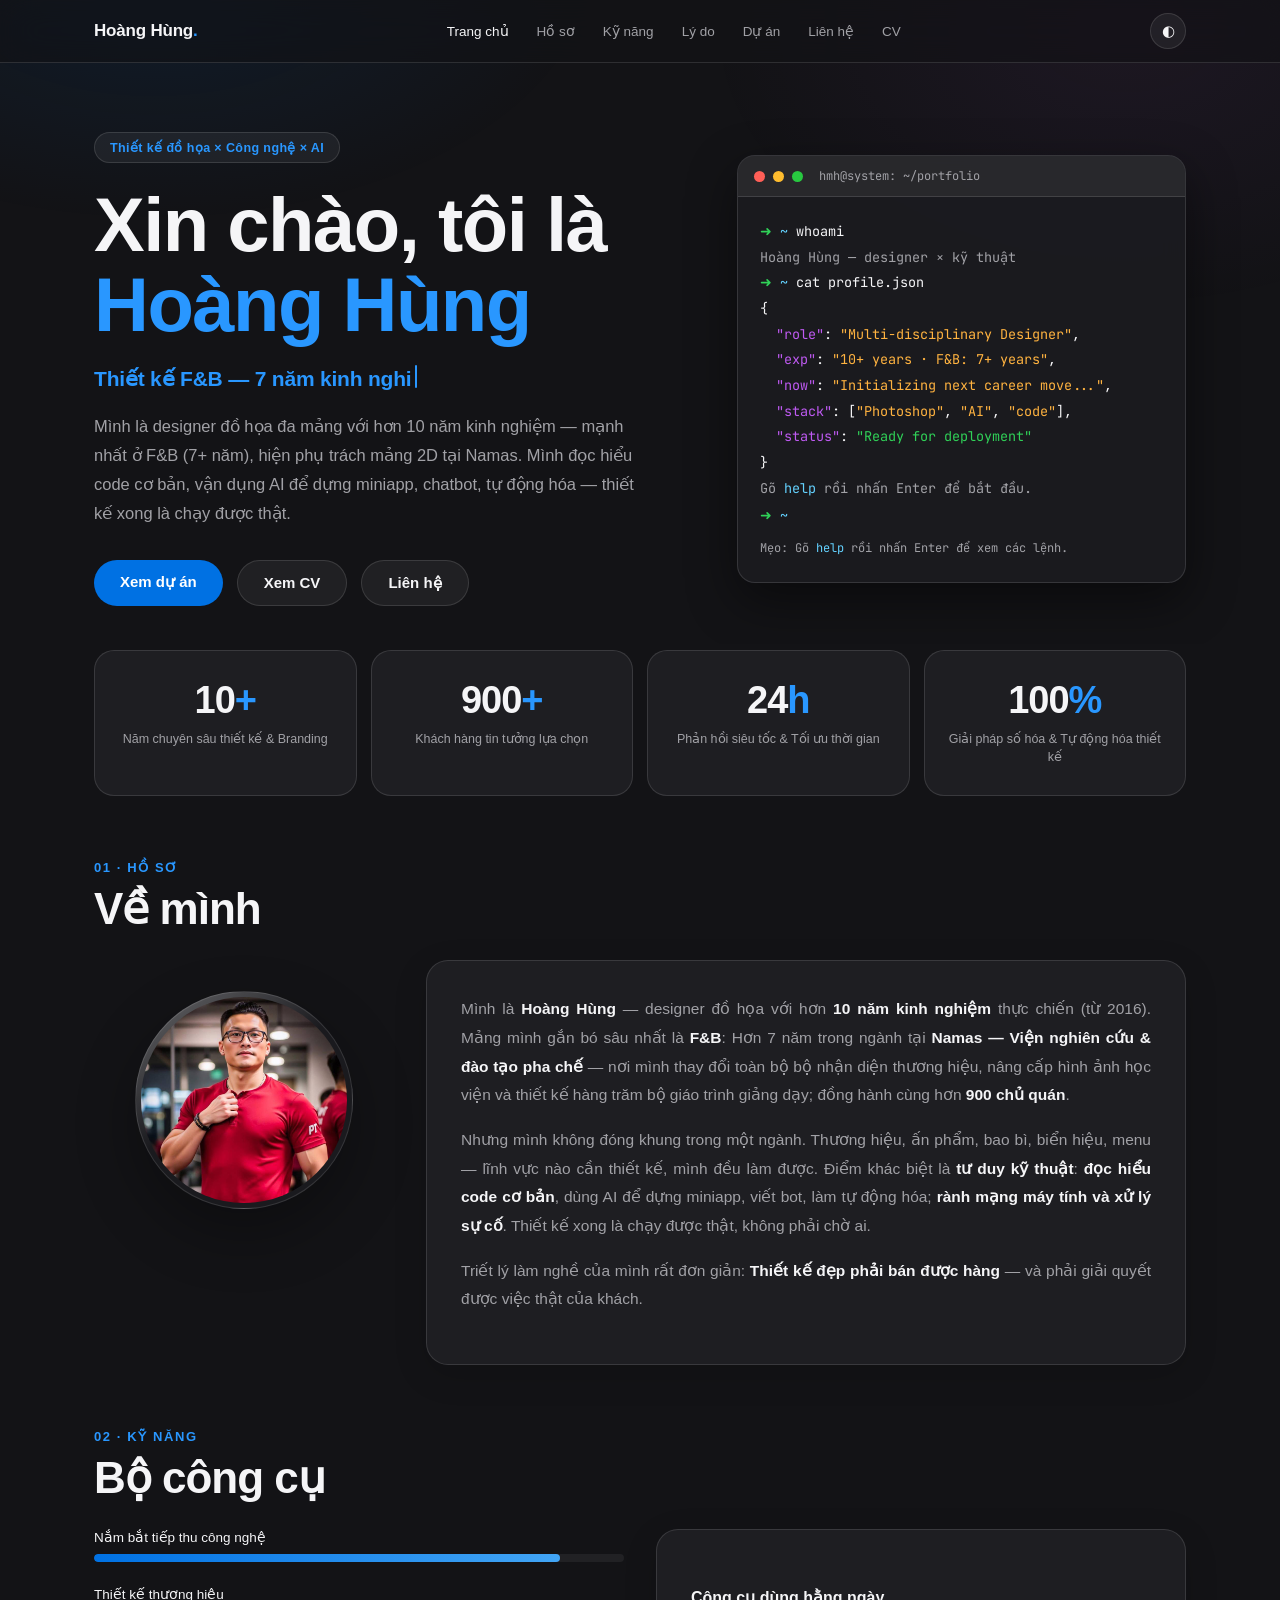
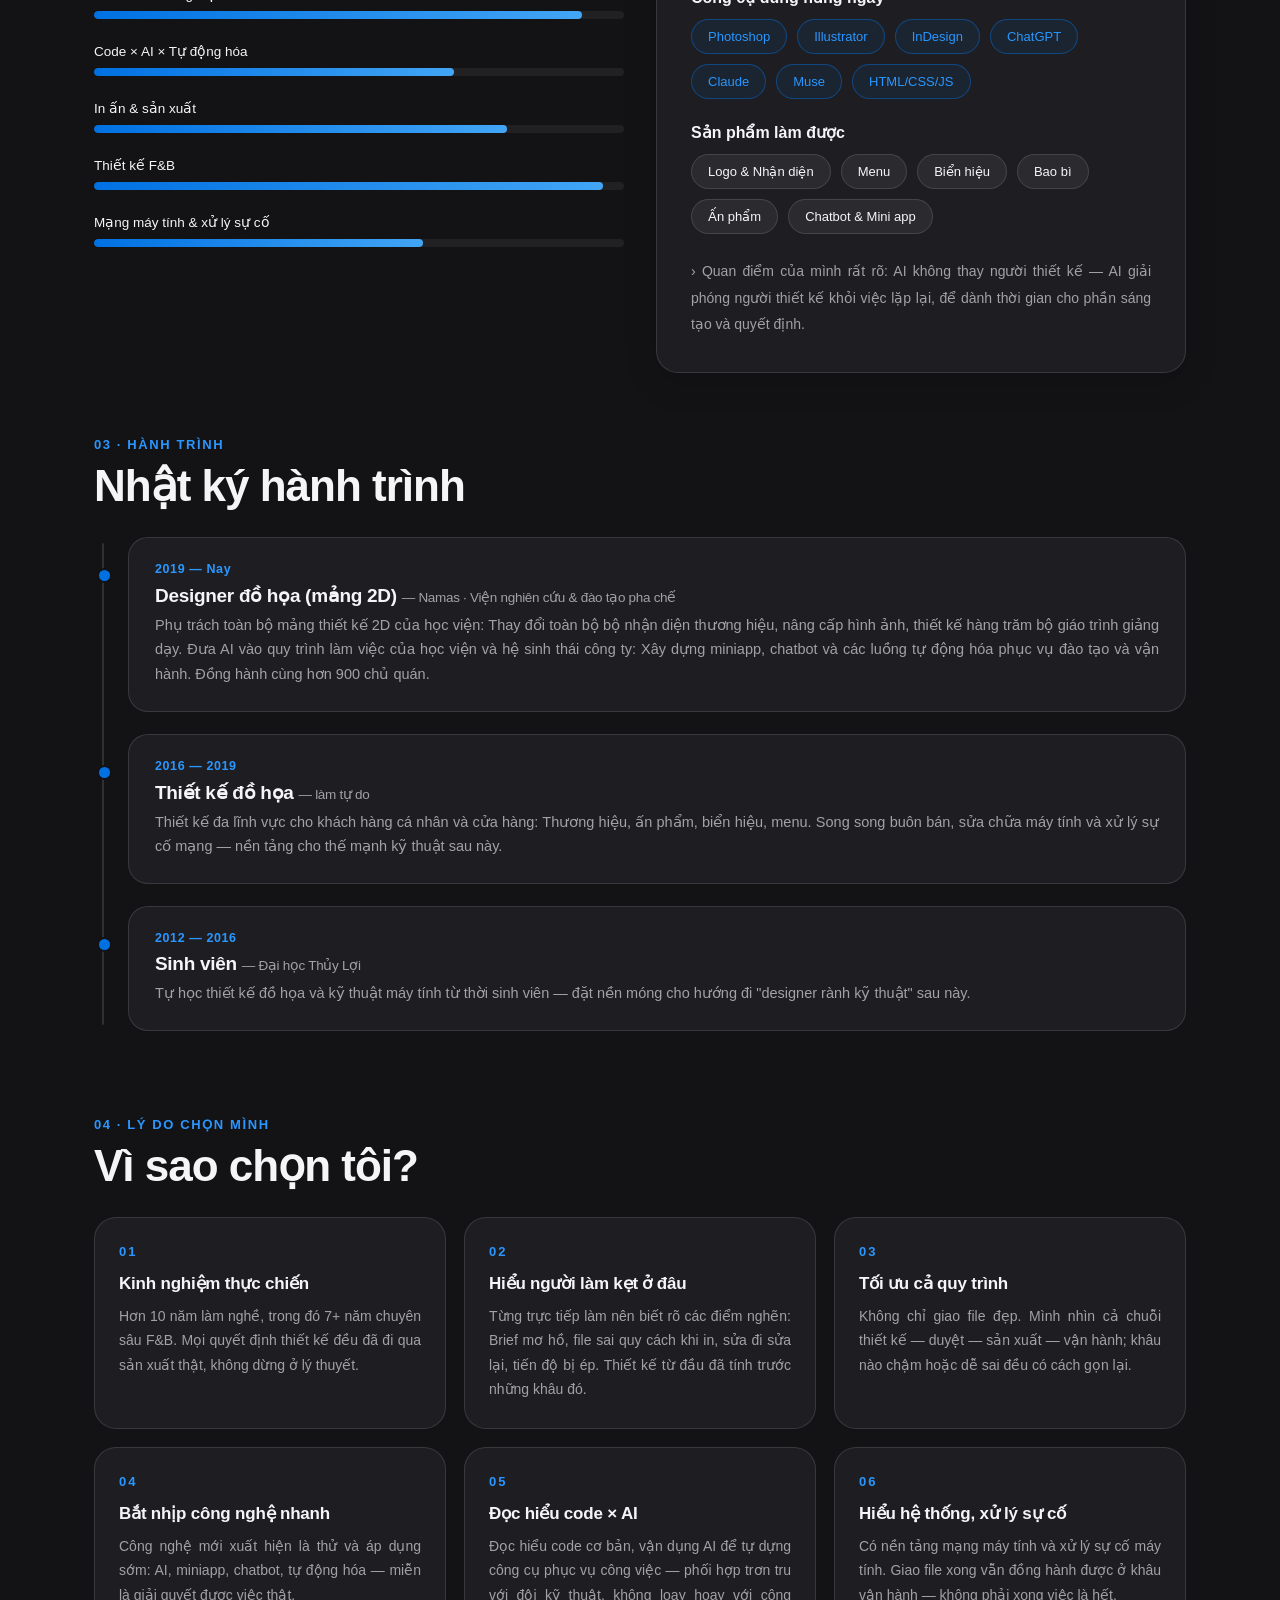
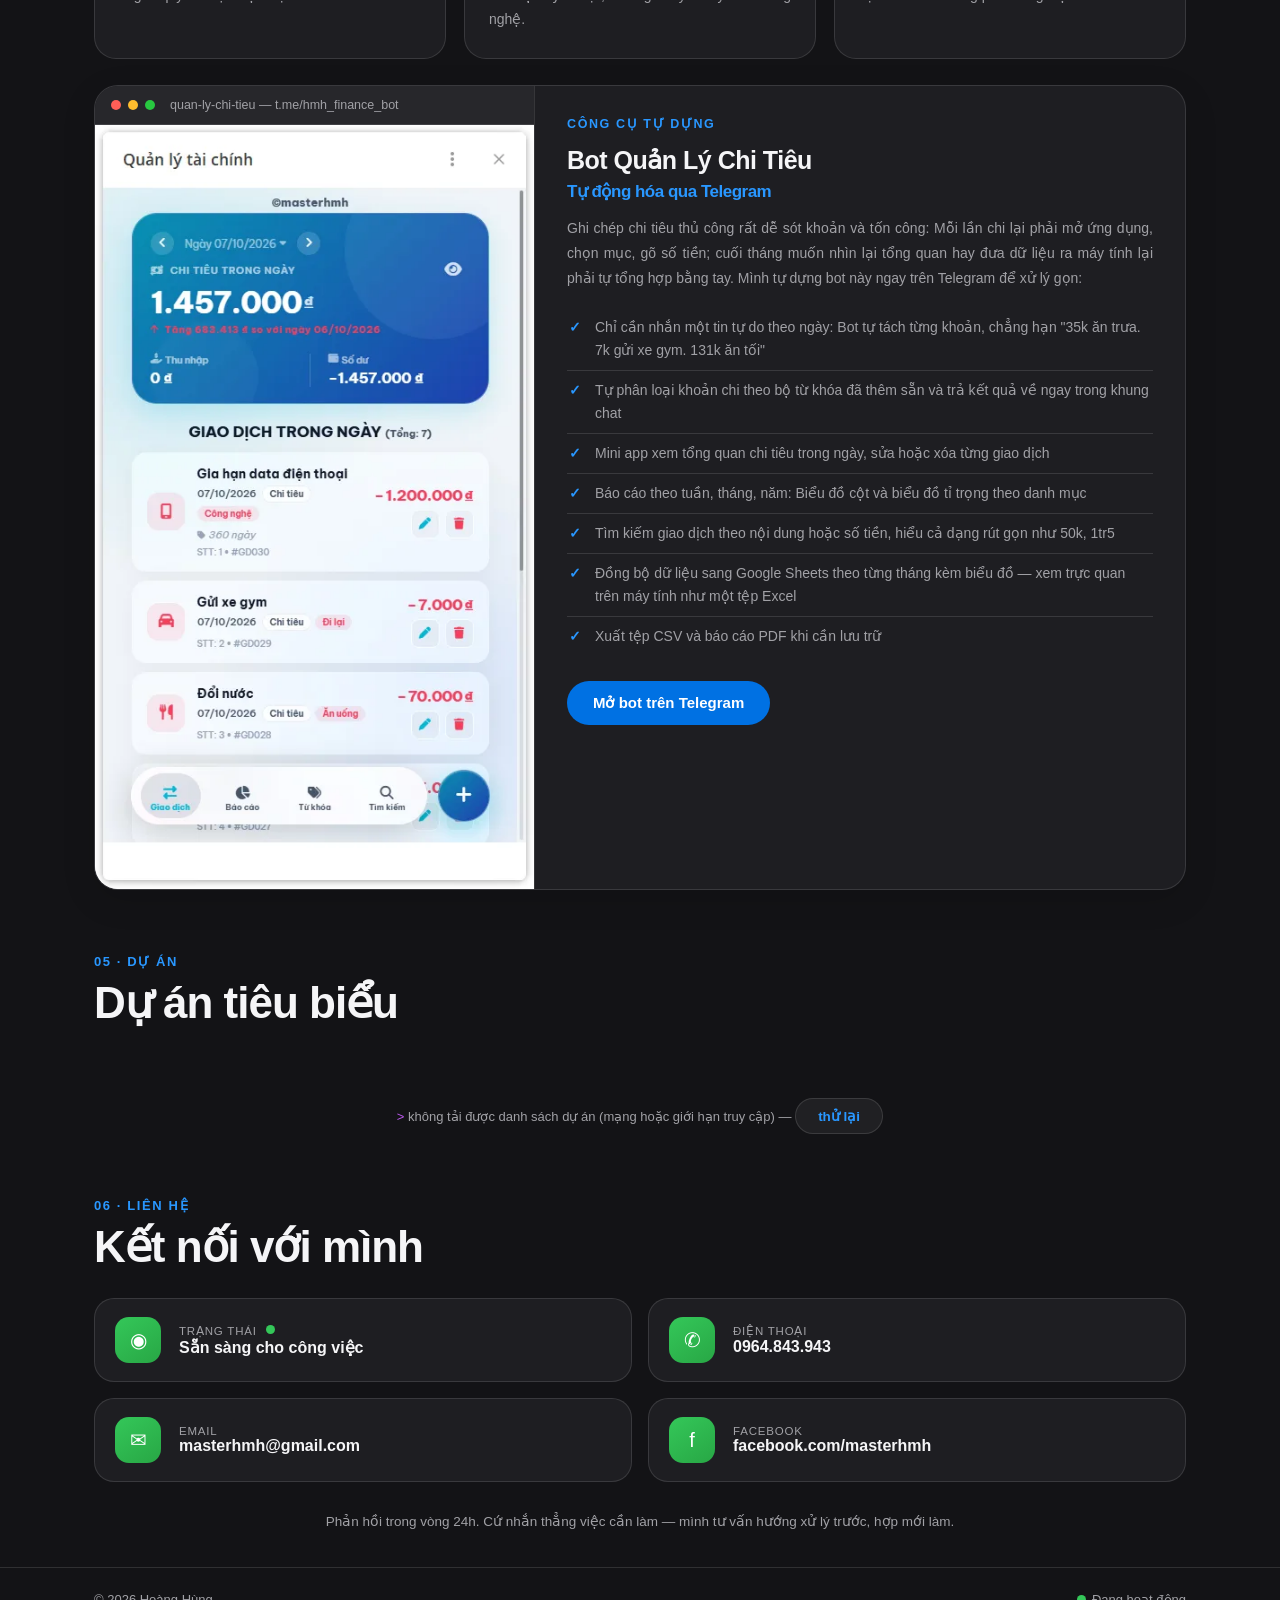
==== index.html @ 26c4a1c0 "Gan ma Google Analytics G-5QTHFLFE3H" ====
<!DOCTYPE html>
<html lang="vi" data-theme="dark">
<head>
<meta charset="UTF-8">
<meta name="viewport" content="width=device-width, initial-scale=1, viewport-fit=cover">
<title>Hoàng Hùng — Portfolio</title>
<meta name="description" content="Hoàng Hùng — Designer đồ họa đa mảng, hơn 10 năm kinh nghiệm, mạnh nhất ở F&B (7+ năm). Thiết kế × Code × AI.">
<link rel="preconnect" href="https://fonts.googleapis.com">
<link rel="preconnect" href="https://fonts.gstatic.com" crossorigin>
<link href="https://fonts.googleapis.com/css2?family=JetBrains+Mono:wght@400;500;700&display=swap" rel="stylesheet">
<link rel="stylesheet" href="assets/style.css?v=52">
<link rel="stylesheet" href="assets/showcase.css?v=47">
<link rel="stylesheet" href="assets/avatar.css">
<script>try{history.scrollRestoration="manual"}catch(e){}</script>
<link rel="preconnect" href="https://raw.githubusercontent.com">
<link rel="preconnect" href="https://images.weserv.nl">
<link rel="icon" href="data:image/svg+xml,<svg xmlns='http://www.w3.org/2000/svg' viewBox='0 0 100 100'><rect width='100' height='100' rx='22' fill='%230071e3'/><text x='50' y='68' font-size='58' font-family='Arial' font-weight='700' fill='white' text-anchor='middle'>H</text></svg>">
<!-- Google Analytics -->
<script async src="https://www.googletagmanager.com/gtag/js?id=G-5QTHFLFE3H"></script>
<script>
  window.dataLayer = window.dataLayer || [];
  function gtag(){dataLayer.push(arguments);}
  gtag('js', new Date());
  gtag('config', 'G-5QTHFLFE3H');
</script>
</head>
<body>



<!-- NAV -->
<nav>
  <div class="nav-in">
    <div class="logo">Hoàng Hùng<span class="dot">.</span></div>
    <ul class="nav-links">
      <li><a href="#home" class="active">Trang chủ</a></li>
      <li><a href="#about">Hồ sơ</a></li>
      <li><a href="#skills">Kỹ năng</a></li>
      <li><a href="#why">Lý do</a></li>
      <li><a href="#projects">Dự án</a></li>
      <li><a href="#contact">Liên hệ</a></li>
      <li><a href="cv.html">CV</a></li>
    </ul>
    <div class="nav-right">
      <button id="themeBtn" class="theme-btn" aria-label="Đổi chế độ sáng/tối">◐</button>
    </div>
  </div>
</nav>

<main>
<!-- ================= HERO ================= -->
<section id="home">
  <div class="wrap hero-grid">
    <div>
      <div class="tag rv">Thiết kế đồ họa × Công nghệ × AI</div>
      <h1 class="hero-title rv">Xin chào, tôi là<br><span class="hl">Hoàng Hùng</span></h1>
      <div class="hero-sub rv"><span id="typed"></span><span class="caret"></span></div>
      <p class="hero-desc rv">Mình là designer đồ họa đa mảng với hơn 10 năm kinh nghiệm — mạnh nhất ở F&B (7+ năm), hiện phụ trách mảng 2D tại Namas. Mình đọc hiểu code cơ bản, vận dụng AI để dựng miniapp, chatbot, tự động hóa — thiết kế xong là chạy được thật.</p>
      <div class="hero-btns rv">
        <a class="btn btn-primary" href="#projects">Xem dự án</a>
        <a class="btn btn-ghost" href="cv.html">Xem CV</a>
        <a class="btn btn-ghost" href="#contact">Liên hệ</a>
      </div>
    </div>
    <div class="rv">
      <div class="terminal">
        <div class="term-bar"><i></i><i></i><i></i><span>hmh@system: ~/portfolio</span></div>
        <div class="term-body">
          <div><span class="t-green">➜</span> <span class="t-cyan">~</span> whoami</div>
          <div class="t-dim">Hoàng Hùng — designer × kỹ thuật</div>
          <div><span class="t-green">➜</span> <span class="t-cyan">~</span> cat profile.json</div>
          <div>{</div>
                    <div>&nbsp;&nbsp;<span class="t-mag">"role"</span>: <span class="t-amber">"Multi-disciplinary Designer"</span>,
          <div>&nbsp;&nbsp;<span class="t-mag">"exp"</span>: <span class="t-amber">"10+ years · F&B: 7+ years"</span>,</div>
          <div>&nbsp;&nbsp;<span class="t-mag">"now"</span>: <span class="t-amber">"Initializing next career move..."</span>,</div>
          <div>&nbsp;&nbsp;<span class="t-mag">"stack"</span>: [<span class="t-amber">"Photoshop"</span>, <span class="t-amber">"AI"</span>, <span class="t-amber">"code"</span>],</div>
          <div>&nbsp;&nbsp;<span class="t-mag">"status"</span>: <span class="t-green">"Ready for deployment"</span></div>
          <div>}</div>
          <div id="termIdle"><span class="t-green">➜</span> <span class="t-cyan">~</span> <span class="t-cursor">▊</span></div>
          <div id="termLive" hidden>
            <div id="termOut"></div>
            <div class="term-prompt"><span class="t-green">➜</span><span class="t-cyan">~</span><input id="termIn" type="text" autocomplete="off" autocapitalize="off" autocorrect="off" spellcheck="false" aria-label="Nhập lệnh terminal"></div>
          </div>
          <p class="term-hint t-dim" id="termHint" hidden>Mẹo: Gõ <span class="t-cyan">help</span> rồi nhấn Enter để xem các lệnh.</p>
        </div>
      </div>
    </div>
  </div>
</section>

<!-- ================= STATS ================= -->
<section class="stats-sec">
  <div class="wrap stats">
    <div class="stat rv"><div class="num"><span data-count="10">0</span><em>+</em></div><div class="lbl">Năm chuyên sâu thiết kế &amp; Branding</div></div>
    <div class="stat rv"><div class="num"><span data-count="900">0</span><em>+</em></div><div class="lbl">Khách hàng tin tưởng lựa chọn</div></div>
    <div class="stat rv"><div class="num"><span data-count="24">0</span><em>h</em></div><div class="lbl">Phản hồi siêu tốc &amp; Tối ưu thời gian</div></div>
    <div class="stat rv"><div class="num"><span data-count="100">0</span><em>%</em></div><div class="lbl">Giải pháp số hóa &amp; Tự động hóa thiết kế</div></div>
  </div>
  </section>

<!-- ================= ABOUT ================= -->
<section id="about">
  <div class="wrap">
    <div class="sec-head rv">
      <div class="kicker">01 · Hồ sơ</div>
      <h2>Về mình</h2>
    </div>
    <div class="about-grid">
      <div class="rv">
        <div class="avatar-frame">
          <div class="avatar-wrap"><div class="avatar-photo"></div></div>
        </div>
      </div>
      <div class="about-text rv">
        <div class="panel">
          <p>Mình là <b>Hoàng Hùng</b> — designer đồ họa với hơn <b>10 năm kinh nghiệm</b> thực chiến (từ 2016). Mảng mình gắn bó sâu nhất là <b>F&B</b>: Hơn 7 năm trong ngành tại <b>Namas — Viện nghiên cứu & đào tạo pha chế</b> — nơi mình thay đổi toàn bộ bộ nhận diện thương hiệu, nâng cấp hình ảnh học viện và thiết kế hàng trăm bộ giáo trình giảng dạy; đồng hành cùng hơn <b>900 chủ quán</b>.</p>
          <p>Nhưng mình không đóng khung trong một ngành. Thương hiệu, ấn phẩm, bao bì, biển hiệu, menu — lĩnh vực nào cần thiết kế, mình đều làm được. Điểm khác biệt là <b>tư duy kỹ thuật</b>: <b>đọc hiểu code cơ bản</b>, dùng AI để dựng miniapp, viết bot, làm tự động hóa; <b>rành mạng máy tính và xử lý sự cố</b>. Thiết kế xong là chạy được thật, không phải chờ ai.</p>
          <p>Triết lý làm nghề của mình rất đơn giản: <b>Thiết kế đẹp phải bán được hàng</b> — và phải giải quyết được việc thật của khách.</p>
          
        </div>
      </div>
    </div>
  </div>
</section>

<!-- ================= SKILLS ================= -->
<section id="skills">
  <div class="wrap">
    <div class="sec-head rv">
      <div class="kicker">02 · Kỹ năng</div>
      <h2>Bộ công cụ</h2>
    </div>
    <div class="skills-grid">
      <div class="rv">
        <div class="skill">
          <div class="row"><span>Nắm bắt tiếp thu công nghệ</span></div>
          <div class="bar"><i data-w="88"></i></div>
        </div>
        <div class="skill">
          <div class="row"><span>Thiết kế thương hiệu</span></div>
          <div class="bar"><i data-w="92"></i></div>
        </div>
        <div class="skill">
          <div class="row"><span>Code × AI × Tự động hóa</span></div>
          <div class="bar"><i data-w="68"></i></div>
        </div>
        <div class="skill">
          <div class="row"><span>In ấn &amp; sản xuất</span></div>
          <div class="bar"><i data-w="78"></i></div>
        </div>
        <div class="skill">
          <div class="row"><span>Thiết kế F&amp;B</span></div>
          <div class="bar"><i data-w="96"></i></div>
        </div>
        <div class="skill">
          <div class="row"><span>Mạng máy tính &amp; xử lý sự cố</span></div>
          <div class="bar"><i data-w="62"></i></div>
        </div>
      </div>
      <div class="rv">
        <div class="panel" style="height:100%">
          <h3 class="c-h3">Công cụ dùng hằng ngày</h3>
          <div class="chips">
            <span class="chip hot">Photoshop</span>
            <span class="chip hot">Illustrator</span>
            <span class="chip hot">InDesign</span>
            <span class="chip hot">ChatGPT</span>
            <span class="chip hot">Claude</span>
            <span class="chip hot">Muse</span>
            <span class="chip hot">HTML/CSS/JS</span>
          </div>
          <h3 class="c-h3">Sản phẩm làm được</h3>
          <div class="chips">
            <span class="chip">Logo &amp; Nhận diện</span>
            <span class="chip">Menu</span>
            <span class="chip">Biển hiệu</span>
            <span class="chip">Bao bì</span>
            <span class="chip">Ấn phẩm</span>
            <span class="chip">Chatbot &amp; Mini app</span>
          </div>
          <p style="font-size:14px;color:var(--dim);margin-top:24px;line-height:1.9;text-align:justify">
            › Quan điểm của mình rất rõ: AI không thay người thiết kế — AI giải phóng người thiết kế khỏi việc lặp lại, để dành thời gian cho phần sáng tạo và quyết định.
          </p>
        </div>
      </div>
    </div>

  </div>
</section>

<!-- ================= JOURNEY ================= -->
<section id="journey">
  <div class="wrap">
    <div class="sec-head rv">
      <div class="kicker">03 · Hành trình</div>
      <h2>Nhật ký hành trình</h2>
    </div>
    <div class="timeline">
      <div class="t-item rv">
        <div class="date">2019 — Nay</div>
        <h3>Designer đồ họa (mảng 2D) <span>— Namas · Viện nghiên cứu & đào tạo pha chế</span></h3>
        <p>Phụ trách toàn bộ mảng thiết kế 2D của học viện: Thay đổi toàn bộ bộ nhận diện thương hiệu, nâng cấp hình ảnh, thiết kế hàng trăm bộ giáo trình giảng dạy. Đưa AI vào quy trình làm việc của học viện và hệ sinh thái công ty: Xây dựng miniapp, chatbot và các luồng tự động hóa phục vụ đào tạo và vận hành. Đồng hành cùng hơn 900 chủ quán.</p>
      </div>
      <div class="t-item rv">
        <div class="date">2016 — 2019</div>
        <h3>Thiết kế đồ họa <span>— làm tự do</span></h3>
        <p>Thiết kế đa lĩnh vực cho khách hàng cá nhân và cửa hàng: Thương hiệu, ấn phẩm, biển hiệu, menu. Song song buôn bán, sửa chữa máy tính và xử lý sự cố mạng — nền tảng cho thế mạnh kỹ thuật sau này.</p>
      </div>
      <div class="t-item rv">
        <div class="date">2012 — 2016</div>
        <h3>Sinh viên <span>— Đại học Thủy Lợi</span></h3>
        <p>Tự học thiết kế đồ họa và kỹ thuật máy tính từ thời sinh viên — đặt nền móng cho hướng đi "designer rành kỹ thuật" sau này.</p>
      </div>
    </div>
  </div>
</section>

<!-- ================= WHY ME ================= -->
<section id="why">
  <div class="wrap">
    <div class="sec-head rv">
      <div class="kicker">04 · Lý do chọn mình</div>
      <h2>Vì sao chọn tôi?</h2>
    </div>
    <div class="why-grid">
      <div class="why-card rv">
        <div class="why-num">01</div>
        <h3>Kinh nghiệm thực chiến</h3>
        <p>Hơn 10 năm làm nghề, trong đó 7+ năm chuyên sâu F&amp;B. Mọi quyết định thiết kế đều đã đi qua sản xuất thật, không dừng ở lý thuyết.</p>
      </div>
      <div class="why-card rv">
        <div class="why-num">02</div>
        <h3>Hiểu người làm kẹt ở đâu</h3>
        <p>Từng trực tiếp làm nên biết rõ các điểm nghẽn: Brief mơ hồ, file sai quy cách khi in, sửa đi sửa lại, tiến độ bị ép. Thiết kế từ đầu đã tính trước những khâu đó.</p>
      </div>
      <div class="why-card rv">
        <div class="why-num">03</div>
        <h3>Tối ưu cả quy trình</h3>
        <p>Không chỉ giao file đẹp. Mình nhìn cả chuỗi thiết kế — duyệt — sản xuất — vận hành; khâu nào chậm hoặc dễ sai đều có cách gọn lại.</p>
      </div>
      <div class="why-card rv">
        <div class="why-num">04</div>
        <h3>Bắt nhịp công nghệ nhanh</h3>
        <p>Công nghệ mới xuất hiện là thử và áp dụng sớm: AI, miniapp, chatbot, tự động hóa — miễn là giải quyết được việc thật.</p>
      </div>
      <div class="why-card rv">
        <div class="why-num">05</div>
        <h3>Đọc hiểu code × AI</h3>
        <p>Đọc hiểu code cơ bản, vận dụng AI để tự dựng công cụ phục vụ công việc — phối hợp trơn tru với đội kỹ thuật, không loay hoay với công nghệ.</p>
      </div>
      <div class="why-card rv">
        <div class="why-num">06</div>
        <h3>Hiểu hệ thống, xử lý sự cố</h3>
        <p>Có nền tảng mạng máy tính và xử lý sự cố máy tính. Giao file xong vẫn đồng hành được ở khâu vận hành — không phải xong việc là hết.</p>
      </div>
    </div>

    <div class="showcase rv">
      <div class="show-frame">
        <div class="show-bar"><i></i><i></i><i></i><span>quan-ly-chi-tieu — t.me/hmh_finance_bot</span></div>
        <div class="show-img show-img-bot" role="img" aria-label="Màn hình mini app quản lý chi tiêu trong Telegram"></div>
      </div>
      <div class="show-info">
        <div class="show-tag">Công cụ tự dựng</div>
        <h3>Bot Quản Lý Chi Tiêu <span>Tự động hóa qua Telegram</span></h3>
        <p class="show-problem">Ghi chép chi tiêu thủ công rất dễ sót khoản và tốn công: Mỗi lần chi lại phải mở ứng dụng, chọn mục, gõ số tiền; cuối tháng muốn nhìn lại tổng quan hay đưa dữ liệu ra máy tính lại phải tự tổng hợp bằng tay. Mình tự dựng bot này ngay trên Telegram để xử lý gọn:</p>
        <ul class="show-list">
          <li>Chỉ cần nhắn một tin tự do theo ngày: Bot tự tách từng khoản, chẳng hạn "35k ăn trưa. 7k gửi xe gym. 131k ăn tối"</li>
          <li>Tự phân loại khoản chi theo bộ từ khóa đã thêm sẵn và trả kết quả về ngay trong khung chat</li>
          <li>Mini app xem tổng quan chi tiêu trong ngày, sửa hoặc xóa từng giao dịch</li>
          <li>Báo cáo theo tuần, tháng, năm: Biểu đồ cột và biểu đồ tỉ trọng theo danh mục</li>
          <li>Tìm kiếm giao dịch theo nội dung hoặc số tiền, hiểu cả dạng rút gọn như 50k, 1tr5</li>
          <li>Đồng bộ dữ liệu sang Google Sheets theo từng tháng kèm biểu đồ — xem trực quan trên máy tính như một tệp Excel</li>
          <li>Xuất tệp CSV và báo cáo PDF khi cần lưu trữ</li>
        </ul>
        <a class="btn btn-primary" href="https://t.me/hmh_finance_bot" target="_blank" rel="noopener">Mở bot trên Telegram</a>
      </div>
    </div>
  </div>
</section>

<!-- ================= PROJECTS ================= -->
<section id="projects">
  <div class="wrap">
    <div class="sec-head rv">
      <div class="kicker">05 · Dự án</div>
      <h2>Dự án tiêu biểu</h2>
    </div>
    <div class="proj-grid" id="proj-grid"></div>
    <p id="proj-empty" class="rv" style="text-align:center;margin-top:44px;font-size:13px;color:var(--dim)" hidden>
      <span class="t-green">></span> chưa có dự án nào — thêm thư mục vào <span class="t-cyan">projects/</span> là web tự hiện
    </p>
    <p id="proj-error" class="rv" style="text-align:center;margin-top:44px;font-size:13px;color:var(--dim)" hidden>
      <span class="t-mag">></span> không tải được danh sách dự án (mạng hoặc giới hạn truy cập) —
      <button id="proj-retry" class="retry-btn">thử lại</button>
    </p>
  </div>
</section>

<!-- ================= CONTACT ================= -->
<section id="contact">
  <div class="wrap">
    <div class="sec-head rv">
      <div class="kicker">06 · Liên hệ</div>
      <h2>Kết nối với mình</h2>
    </div>
    <div class="contact-grid">
      <div class="rv">
        <div class="c-item" style="cursor:default">
          <div class="ic">◉</div>
          <div class="tx"><small>Trạng thái <span class="status-dot dot-inline"></span></small><strong>Sẵn sàng cho công việc</strong></div>
        </div>
        <a class="c-item" href="tel:+84964843943">
          <div class="ic">✆</div>
          <div class="tx"><small>Điện thoại</small><strong>0964.843.943</strong></div>
        </a>
        <a class="c-item" href="mailto:masterhmh@gmail.com">
          <div class="ic">✉</div>
          <div class="tx"><small>Email</small><strong>masterhmh@gmail.com</strong></div>
        </a>
        <a class="c-item" href="https://www.facebook.com/masterhmh" target="_blank" rel="noopener">
          <div class="ic">f</div>
          <div class="tx"><small>Facebook</small><strong>facebook.com/masterhmh</strong></div>
        </a>
      </div>
    </div>
    <p class="rv contact-note">Phản hồi trong vòng 24h. Cứ nhắn thẳng việc cần làm — mình tư vấn hướng xử lý trước, hợp mới làm.</p>
  </div>
</section>
</main>

<footer>
  <div class="wrap">
    <div>© 2026 Hoàng Hùng</div>
    <div><span class="status-dot"></span>Đang hoạt động</div>
  </div>
</footer>

<!-- Modal case study -->
<div class="modal" id="modal" aria-hidden="true">
  <div class="sheet" role="dialog" aria-modal="true">
    <button class="sheet-close" id="mClose" aria-label="Đóng">✕</button>
    <h3 id="mTitle" class="sheet-title"></h3>
    <div id="mCase"></div>
    <div id="mBody" class="sheet-grid"></div>
  </div>
</div>

<!-- Lightbox -->
<div class="lightbox" id="lightbox" aria-hidden="true">
  <button class="sheet-close" id="lbClose" aria-label="Đóng">✕</button>
  <button class="lb-nav" id="lbPrev" aria-label="Trước">‹</button>
  <img id="lbImg" alt="">
  <button class="lb-nav" id="lbNext" aria-label="Sau">›</button>
</div>

<script src="assets/app.js?v=45"></script>
</body>
</html>
---- assets/style.css ----
/* ============ HOÀNG HÙNG — PORTFOLIO PHONG CÁCH OS (2026-10-14) ============ */
:root{
  --bg:#131316; --bg2:#1a1a1e; --panel:#1e1e22;
  --accent:#2997ff; --accent-solid:#0071e3;
  --green:#30d158; --cyan:#64d2ff; --mag:#bf5af2; --amber:#ffb340;
  --text:#f5f5f7; --dim:#a1a1a6; --line:rgba(255,255,255,.12);
  --soft:rgba(255,255,255,.06);
  --shadow:0 18px 50px rgba(0,0,0,.45);
  --mono:'JetBrains Mono',ui-monospace,'SF Mono',monospace;
  --disp:-apple-system,BlinkMacSystemFont,'SF Pro Display','SF Pro Text','Helvetica Neue','Segoe UI',Arial,sans-serif;
}
[data-theme="light"]{
  --bg:#f5f5f7; --bg2:#ececf0; --panel:#ffffff;
  --accent:#0071e3; --accent-solid:#0071e3;
  --green:#248a3d; --cyan:#0071e3; --mag:#8944ab; --amber:#b25000;
  --text:#1d1d1f; --dim:#6e6e73; --line:rgba(0,0,0,.09);
  --soft:rgba(0,0,0,.04);
  --shadow:0 18px 50px rgba(0,0,0,.10);
}
*{margin:0;padding:0;box-sizing:border-box}
html{scroll-behavior:smooth;scroll-padding-top:76px}
body{background:var(--bg);color:var(--text);font-family:var(--disp);overflow-x:hidden;transition:background .35s,color .35s;-webkit-font-smoothing:antialiased}
::selection{background:var(--accent-solid);color:#fff}
::-webkit-scrollbar{width:10px}
::-webkit-scrollbar-track{background:var(--bg)}
::-webkit-scrollbar-thumb{background:rgba(140,140,150,.45);border-radius:6px;border:2px solid var(--bg)}

/* ---------- layout ---------- */
main{position:relative;z-index:2}
.wrap{max-width:1140px;margin:0 auto;padding:0 24px}
section{padding:32px 0;position:relative}
.stats-sec{padding-top:6px}

/* ---------- nav ---------- */
nav{position:fixed;top:0;left:0;right:0;z-index:50;
  backdrop-filter:blur(18px) saturate(1.6);-webkit-backdrop-filter:blur(18px) saturate(1.6);
  background:rgba(19,19,22,.72);border-bottom:1px solid var(--line)}
[data-theme="light"] nav{background:rgba(245,245,247,.75)}
.nav-in{max-width:1140px;margin:0 auto;padding:13px 24px;display:flex;align-items:center;justify-content:space-between}
.logo{font-weight:700;font-size:17px;letter-spacing:-.2px}
.logo .dot{color:var(--accent)}
.nav-links{display:flex;gap:28px;list-style:none}
.nav-links a{font-size:13.5px;color:var(--dim);text-decoration:none;transition:color .25s}
.nav-links a:hover,.nav-links a.active{color:var(--text)}
.nav-right{display:flex;align-items:center;gap:14px}
.theme-btn{width:36px;height:36px;border-radius:50%;border:1px solid var(--line);background:var(--soft);color:var(--text);font-size:15px;cursor:pointer;transition:border-color .2s,transform .2s}
.theme-btn:hover{border-color:var(--accent);transform:scale(1.06)}
@media(max-width:760px){.nav-links{display:none}}

/* ---------- hero ---------- */
#home{display:flex;align-items:center;padding:132px 0 38px;position:relative;overflow:hidden}
#home::before{content:"";position:absolute;inset:0;pointer-events:none;
  -webkit-mask-image:linear-gradient(180deg,#000 52%,transparent 97%);mask-image:linear-gradient(180deg,#000 52%,transparent 97%);
  background:radial-gradient(720px 420px at 12% -6%,rgba(0,113,227,.11),transparent 62%),
             radial-gradient(680px 460px at 88% 4%,rgba(191,90,242,.06),transparent 62%)}
[data-theme="light"] #home::before{
  background:radial-gradient(720px 420px at 12% -6%,rgba(0,113,227,.10),transparent 62%),
             radial-gradient(680px 460px at 88% 4%,rgba(191,90,242,.07),transparent 62%)}
#home .wrap{position:relative;z-index:1}
.hero-grid{display:grid;grid-template-columns:1.15fr .85fr;gap:36px;align-items:center;width:100%}
@media(max-width:900px){.hero-grid{grid-template-columns:1fr}}
.tag{font-size:12.5px;font-weight:600;color:var(--accent);border:1px solid var(--line);display:inline-block;padding:7px 15px;border-radius:980px;letter-spacing:.4px;margin-bottom:22px;background:var(--soft)}
h1.hero-title{font-size:clamp(42px,6.6vw,76px);font-weight:700;line-height:1.05;letter-spacing:-1.5px}
h1 .hl{color:var(--accent)}
h1.hero-title .hl{white-space:nowrap}
.hero-sub{color:var(--accent);font-size:clamp(16px,2.2vw,21px);font-weight:600;margin:20px 0 14px;min-height:1.6em;letter-spacing:-.2px}
.hero-sub .caret{display:inline-block;width:2.5px;height:1.12em;background:var(--accent);vertical-align:-2px;margin-left:3px;animation:blink 1.05s steps(1) infinite;border-radius:2px}
@keyframes blink{50%{opacity:0}}
.hero-desc{color:var(--dim);font-size:16.5px;line-height:1.75;max-width:540px}
.hero-btns{display:flex;gap:14px;margin-top:32px;flex-wrap:wrap}
.btn{font-size:15px;font-weight:600;text-decoration:none;padding:13px 26px;border-radius:980px;transition:transform .2s,box-shadow .2s,background .2s;display:inline-block}
.btn-primary{background:var(--accent-solid);color:#fff}
.btn-primary:hover{transform:translateY(-2px);box-shadow:0 12px 28px rgba(0,113,227,.35)}
.btn-ghost{border:1px solid var(--line);color:var(--text);background:var(--soft)}
.btn-ghost:hover{border-color:var(--accent);color:var(--accent)}

/* terminal card — vỏ cửa sổ kiểu hệ điều hành */
.terminal{background:rgba(28,28,32,.88);border:1px solid var(--line);border-radius:18px;overflow:hidden;
  box-shadow:var(--shadow);font-family:var(--mono);font-size:13.5px;backdrop-filter:blur(12px);-webkit-backdrop-filter:blur(12px)}
[data-theme="light"] .terminal{background:rgba(255,255,255,.92);box-shadow:0 24px 60px rgba(30,60,100,.14)}
.term-bar{display:flex;align-items:center;gap:8px;padding:12px 16px;background:var(--soft);border-bottom:1px solid var(--line)}
.term-bar i{width:11px;height:11px;border-radius:50%;display:block}
.term-bar i:nth-child(1){background:#ff5f57}.term-bar i:nth-child(2){background:#febc2e}.term-bar i:nth-child(3){background:#28c840}
.term-bar span{margin-left:8px;color:var(--dim);font-size:12px}
.term-body{padding:22px;line-height:1.9;max-height:400px;overflow-y:auto}
.t-green{color:var(--green)}.t-cyan{color:var(--cyan)}.t-dim{color:var(--dim)}.t-mag{color:var(--mag)}.t-amber{color:var(--amber)}
.t-cursor{display:inline-block;animation:blink 1s steps(1) infinite;color:var(--green);font-weight:700}
.term-prompt{display:flex;align-items:center;gap:8px;margin-top:2px;cursor:text}
#termIn{flex:1;min-width:0;background:transparent;border:0;outline:0;padding:0;color:var(--text);font:inherit;caret-color:var(--green)}
#termOut>div{white-space:pre-wrap;word-break:break-word}
.term-hint{margin:8px 0 0;font-size:12px}

/* ---------- card dự án nghiêng 3D theo chuột ---------- */
@media (hover:hover) and (pointer:fine){
  .proj.tilting{transition:transform .1s ease-out,box-shadow .25s ease}
  .proj.tilting::after{content:"";position:absolute;inset:0;z-index:2;pointer-events:none;
    background:radial-gradient(520px circle at var(--gx,50%) var(--gy,50%),rgba(255,255,255,.10),transparent 46%)}
}

/* ---------- section headers ---------- */
.sec-head{margin-bottom:26px}
.sec-head .kicker{color:var(--accent);font-size:13px;font-weight:600;letter-spacing:1.6px;text-transform:uppercase}
.sec-head h2{font-size:clamp(30px,4vw,44px);margin-top:8px;font-weight:700;letter-spacing:-1px}
.sec-head p{color:var(--dim);margin-top:10px;font-size:14px}

/* ---------- stats ---------- */
.stats{display:grid;grid-template-columns:repeat(4,1fr);gap:14px}
@media(max-width:760px){.stats{grid-template-columns:repeat(2,1fr)}}
.stat{background:var(--panel);border:1px solid var(--line);padding:28px 20px;text-align:center;border-radius:20px;
  transition:transform .25s,box-shadow .25s}
.stat:hover{transform:translateY(-5px);box-shadow:var(--shadow)}
.stat .num{font-size:38px;font-weight:700;color:var(--text);letter-spacing:-1px}
.stat .num em{font-style:normal;color:var(--accent)}
.stat .lbl{font-size:12.5px;color:var(--dim);margin-top:8px;line-height:1.5}

/* ---------- panels ---------- */
.panel{background:var(--panel);border:1px solid var(--line);padding:34px;position:relative;border-radius:22px;box-shadow:0 10px 34px rgba(0,0,0,.14)}

/* ---------- about ---------- */
.about-grid{display:grid;grid-template-columns:300px 1fr;gap:32px;align-items:start}
@media(max-width:860px){.about-grid{grid-template-columns:1fr}}
.avatar-frame{position:relative;width:280px;max-width:78vw;aspect-ratio:1;margin:0 auto;display:flex;align-items:center;justify-content:center}
.avatar-wrap{width:78%;aspect-ratio:1;border-radius:50%;padding:5px;position:relative;z-index:2;
  background:linear-gradient(145deg,rgba(255,255,255,.35),rgba(255,255,255,0) 45%),var(--bg2);
  border:1px solid var(--line);box-shadow:0 24px 60px rgba(0,0,0,.30)}
.avatar-wrap .avatar-photo{width:100%;height:100%;border-radius:50%}
.about-text p{color:var(--dim);line-height:1.85;margin-bottom:16px;font-size:15.5px;text-align:justify}
.about-text p b{color:var(--text)}
.info-list{list-style:none;font-size:13.5px;margin-top:22px;display:grid;grid-template-columns:1fr 1fr;gap:12px}
@media(max-width:560px){.info-list{grid-template-columns:1fr}}
.info-list li{color:var(--dim)}
.info-list li span{color:var(--green)}
.info-list li a{color:var(--accent);text-decoration:none}
.info-list li a:hover{text-decoration:underline}

/* ---------- skills ---------- */
.skills-grid{display:grid;grid-template-columns:1fr 1fr;gap:32px}
@media(max-width:860px){.skills-grid{grid-template-columns:1fr}}
.skill{margin-bottom:24px}
.skill .row{display:flex;justify-content:space-between;font-size:13.5px;font-weight:500;margin-bottom:9px}
.bar{height:8px;background:var(--soft);border-radius:99px;position:relative;overflow:hidden}
.bar i{position:absolute;inset:0;background:linear-gradient(90deg,var(--accent-solid),#42a5f5);width:0;transition:width 1.4s cubic-bezier(.2,.8,.2,1);border-radius:99px}
.c-h3{font-size:16px;font-weight:700;margin:24px 0 12px;color:var(--text)}
.chips{display:flex;flex-wrap:wrap;gap:10px;margin-top:8px}
.chip{font-size:13px;padding:9px 16px;border:1px solid var(--line);color:var(--text);background:var(--soft);border-radius:980px;transition:all .25s}
.chip:hover{border-color:var(--accent);color:var(--accent);transform:translateY(-2px)}
.chip.hot{border-color:rgba(0,113,227,.45);color:var(--accent);background:rgba(0,113,227,.08)}

/* ---------- timeline ---------- */
.timeline{position:relative;margin-top:10px;padding-left:34px}
.timeline::before{content:'';position:absolute;left:8px;top:6px;bottom:6px;width:2px;background:var(--line);border-radius:2px}
.t-item{position:relative;margin-bottom:22px;padding:24px 26px;background:var(--panel);border:1px solid var(--line);border-radius:20px}
.t-item::before{content:'';position:absolute;left:-32px;top:30px;width:11px;height:11px;background:var(--accent-solid);border:2.5px solid var(--bg);border-radius:50%}
.t-item .date{font-size:12.5px;font-weight:600;color:var(--accent);letter-spacing:.6px}
.t-item h3{font-size:19px;margin:8px 0 6px;letter-spacing:-.3px}
.t-item h3 span{color:var(--dim);font-size:13.5px;font-weight:400}
.t-item p{color:var(--dim);font-size:14.5px;line-height:1.7;text-align:justify}

/* ---------- projects ---------- */
.proj-grid{display:grid;grid-template-columns:repeat(3,1fr);gap:18px}
@media(max-width:960px){.proj-grid{grid-template-columns:repeat(2,1fr)}}
@media(max-width:640px){.proj-grid{grid-template-columns:1fr}}
.proj{background:var(--panel);border:1px solid var(--line);border-radius:22px;overflow:hidden;transition:transform .3s,box-shadow .3s;position:relative;display:flex;flex-direction:column;cursor:pointer}
.proj:hover{transform:translateY(-8px);box-shadow:var(--shadow)}
.proj-top{height:170px;position:relative;overflow:hidden;background:var(--bg2)}
.proj-top img{position:absolute;inset:0;width:100%;height:100%;object-fit:cover;transition:transform .4s}
.proj:hover .proj-top img{transform:scale(1.06)}
.proj-top .ov{position:absolute;inset:0;background:linear-gradient(180deg,transparent 40%,rgba(0,0,0,.28));pointer-events:none}
.proj-body{padding:24px 26px;flex:1;display:flex;flex-direction:column}
.proj-body h3{font-size:19px;margin:0 0 8px;letter-spacing:-.3px}
.proj-body p{color:var(--dim);font-size:14px;text-align:justify;line-height:1.7;flex:1;display:-webkit-box;-webkit-line-clamp:3;-webkit-box-orient:vertical;overflow:hidden}
.proj-tech{display:flex;flex-wrap:wrap;gap:8px;margin:16px 0}
.proj-tech span{font-size:11.5px;color:var(--accent);border:1px solid var(--line);padding:5px 11px;border-radius:20px;background:rgba(0,113,227,.06)}
.proj-link{display:inline-block;font-size:13px;font-weight:600;color:var(--accent);
  border:1px solid var(--line);padding:10px 20px;border-radius:980px;background:var(--soft);
  transition:all .25s;margin-left:auto}
.proj:hover .proj-link{background:var(--accent-solid);border-color:transparent;color:#fff}

/* ---------- contact ---------- */
.contact-grid>.rv{display:grid;grid-template-columns:1fr 1fr;gap:16px;align-content:start}
@media(max-width:860px){.contact-grid>.rv{grid-template-columns:1fr}}
.c-item{display:flex;align-items:center;gap:18px;padding:18px 20px;background:var(--panel);border:1px solid var(--line);border-radius:20px;text-decoration:none;color:var(--text);transition:all .25s}
.c-item:hover{border-color:var(--accent);box-shadow:var(--shadow);transform:translateX(6px)}
.c-item .ic{width:46px;height:46px;flex:none;display:flex;align-items:center;justify-content:center;font-size:20px;color:#fff;border-radius:14px;background:linear-gradient(145deg,#34c759,#28a745)}
.c-item .tx small{display:block;font-size:11.5px;color:var(--dim);letter-spacing:.8px;text-transform:uppercase}
.c-item .tx strong{font-size:16px;font-weight:600}
.status-dot{display:inline-block;width:9px;height:9px;border-radius:50%;background:#34c759;animation:blink 1.8s steps(1) infinite;margin-right:8px}
.status-dot.dot-inline{margin:0 0 1px 5px}
.contact-note{font-size:13.5px;color:var(--dim);text-align:center;margin-top:28px;line-height:1.8}

footer{border-top:1px solid var(--line);padding:24px 0;position:relative;z-index:2;font-size:13px;color:var(--dim)}
footer .wrap{display:flex;justify-content:space-between;gap:12px;flex-wrap:wrap;align-items:center}
footer .status-dot{margin-right:6px}

.retry-btn{font-size:13.5px;font-weight:600;color:var(--accent);background:var(--soft);
  border:1px solid var(--line);padding:9px 22px;border-radius:980px;cursor:pointer}
.retry-btn:hover{background:var(--accent-solid);color:#fff;border-color:transparent}

/* ---------- reveal ---------- */
.rv{opacity:0;transform:translateY(30px);transition:opacity .7s ease var(--d,0s),transform .7s ease var(--d,0s)}
.rv.on{opacity:1;transform:none}
@media(prefers-reduced-motion:reduce){.rv{opacity:1;transform:none}.caret,.t-cursor,.status-dot{animation:none}}

/* ---------- modal / lightbox ---------- */
.modal,.lightbox{position:fixed;inset:0;z-index:100;display:none;align-items:flex-start;justify-content:center;padding:5vh 18px;background:rgba(10,10,14,.55);-webkit-backdrop-filter:blur(10px);backdrop-filter:blur(10px);overflow-y:auto}
.modal.open,.lightbox.open{display:flex}
.sheet{background:var(--panel);border:1px solid var(--line);border-radius:24px;max-width:920px;width:100%;padding:40px;position:relative;animation:sheetIn .25s ease;box-shadow:var(--shadow)}
@keyframes sheetIn{from{opacity:0;transform:translateY(18px) scale(.99)}to{opacity:1;transform:none}}
.sheet-close{position:absolute;top:16px;right:16px;width:38px;height:38px;border-radius:50%;border:1px solid var(--line);background:var(--soft);color:var(--text);font-size:14px;cursor:pointer;z-index:2}
.sheet-close:hover{border-color:#ff5f57;color:#ff5f57}
.sheet-title{font-size:1.65rem;margin-bottom:6px;padding-right:44px;letter-spacing:-.5px}
.case{margin:20px 0 26px;border-top:1px solid var(--line)}
.case-row{padding:14px 0;border-bottom:1px solid var(--line);display:grid;gap:4px}
.case-k{font-size:11.5px;font-weight:600;letter-spacing:1.6px;text-transform:uppercase;color:var(--accent)}
.case-v{font-size:14.5px;color:var(--text);text-align:justify;line-height:1.75}
.sheet-grid{display:grid;grid-template-columns:repeat(3,1fr);gap:12px}
.sheet-grid img{width:100%;aspect-ratio:1;object-fit:cover;border-radius:14px;cursor:zoom-in;border:1px solid var(--line)}
.lightbox{align-items:center}
.lightbox img{max-width:min(92vw,1000px);max-height:86vh;border-radius:16px}
.lb-nav{position:absolute;top:50%;transform:translateY(-50%);width:50px;height:50px;border-radius:50%;border:1px solid var(--line);background:var(--panel);color:var(--text);font-size:24px;cursor:pointer}
#lbPrev{left:20px}#lbNext{right:20px}

/* ---------- why me ---------- */
.why-grid{display:grid;grid-template-columns:repeat(3,1fr);gap:18px}
@media(max-width:960px){.why-grid{grid-template-columns:repeat(2,1fr)}}
@media(max-width:600px){.why-grid{grid-template-columns:1fr}}
.why-card{background:var(--panel);border:1px solid var(--line);padding:26px 24px;position:relative;border-radius:22px;transition:transform .3s,box-shadow .3s,border-color .3s}
.why-card:hover{transform:translateY(-6px);border-color:var(--accent);box-shadow:var(--shadow)}
.why-num{font-size:13px;font-weight:700;color:var(--accent);letter-spacing:2px;margin-bottom:14px}
.why-card h3{font-size:17px;font-weight:700;letter-spacing:-.2px;margin-bottom:10px;color:var(--text)}
.why-card p{color:var(--dim);font-size:14px;line-height:1.75;text-align:justify}
.showcase{margin-top:26px;display:grid;grid-template-columns:minmax(320px,440px) 1fr;align-items:start;gap:0;border:1px solid var(--line);border-radius:24px;background:var(--panel);overflow:hidden;box-shadow:0 10px 34px rgba(0,0,0,.12)}
@media(max-width:960px){.showcase{grid-template-columns:1fr}}
@media(max-width:960px){.show-frame{width:fit-content;max-width:100%;margin:0 auto}.show-img.show-img-bot{width:auto;height:min(600px,150vw)}}
.show-frame{display:flex;flex-direction:column;border-right:1px solid var(--line);background:var(--bg2)}
@media(max-width:960px){.show-frame{border-right:none;border-bottom:1px solid var(--line)}}
.show-bar{display:flex;align-items:center;gap:7px;padding:12px 16px;border-bottom:1px solid var(--line);font-size:12.5px;color:var(--dim);background:var(--soft)}
.show-bar i{width:10px;height:10px;border-radius:50%;flex:none}
.show-bar i:first-child{background:#ff5f57}
.show-bar i:nth-child(2){background:#febc2e}
.show-bar i:nth-child(3){background:#28c840}
.show-bar span{margin-left:8px;white-space:nowrap;overflow:hidden;text-overflow:ellipsis}
.show-img{flex:1;min-height:340px;background-color:#101014}
.show-img.show-img-bot{background-color:#f4f6f8;flex:none;width:100%;height:auto;min-height:0;aspect-ratio:489/852;background-size:cover}
@media(max-width:600px){.show-img{min-height:230px}}
.show-info{padding:30px 32px;display:flex;flex-direction:column}
.show-tag{font-size:12.5px;font-weight:600;letter-spacing:1.6px;text-transform:uppercase;color:var(--accent);margin-bottom:14px}
.show-info h3{font-size:25px;font-weight:700;line-height:1.25;margin-bottom:14px;letter-spacing:-.5px}
.show-info h3 span{color:var(--accent);font-size:.68em;display:block;margin-top:5px;font-weight:600}
.show-problem{color:var(--dim);font-size:14px;line-height:1.8;text-align:justify;margin-bottom:16px}
.show-list{list-style:none;margin-bottom:24px}
.show-list li{color:var(--dim);font-size:14px;line-height:1.65;padding:8px 0 8px 28px;position:relative;border-bottom:1px solid var(--line)}
.show-list li:last-child{border-bottom:none}
.show-list li::before{content:"✓";position:absolute;left:2px;color:var(--accent);font-weight:700}
.show-info .btn{align-self:flex-start;margin-top:auto}

/* ---- khối nội dung phụ (giữ tương thích) ---- */
.why-intro{font-size:15.5px;line-height:1.85;text-align:justify;color:var(--text);margin-bottom:30px}
.block-panel{margin-top:26px}
.sub-h{font-size:19px;font-weight:700;letter-spacing:-.3px;color:var(--text);margin-bottom:16px}
.pod-txt{font-size:14.5px;line-height:1.8;color:var(--dim);text-align:justify;margin-bottom:14px}
.pod-txt b{color:var(--text)}
.flow-box{border:1px solid var(--line);border-radius:18px;background:var(--soft);padding:18px;margin-bottom:14px}
.flow-tag{font-size:12.5px;font-weight:600;letter-spacing:.6px;margin-bottom:12px;color:var(--amber)}
.flow-tag.new{color:var(--green)}
.flow-steps{display:flex;flex-wrap:wrap;gap:8px;align-items:center}
.flow-steps .st{font-size:12.5px;border:1px solid var(--line);border-radius:10px;padding:6px 10px;background:var(--panel);color:var(--text)}
.flow-steps i{color:var(--dim);font-style:normal}
.flow-note{font-size:13px;color:var(--dim);line-height:1.7;margin-top:12px;text-align:justify}
.pod-imgs{display:grid;grid-template-columns:1fr 1fr;gap:12px;margin-top:4px}
.pod-img{aspect-ratio:4/3.4;border:1px solid var(--line);border-radius:16px;background-size:cover;background-position:center 22%;background-color:var(--bg2)}
.pod-img.pi-2{background-position:center}
@media(max-width:640px){.pod-imgs{grid-template-columns:1fr}}
.why-end{font-size:16px;font-weight:600;line-height:1.8;text-align:justify;margin-top:30px;color:var(--text)}
---- assets/showcase.css ----
/* Anh bia Cover.png cua Xuong In Mau (repo app, 2026-10-15) — nhung base64 */
.show-img{background-image:url([data-uri]);background-size:cover;background-position:center}

/* Anh Google Sheets cua bot chi tieu - nhung base64 */
.show-img-bot{background-image:url([data-uri]);background-size:contain;background-repeat:no-repeat;background-position:center}
---- assets/avatar.css ----
.avatar-photo{background-image:url([data-uri]);background-size:cover;background-position:center top;}
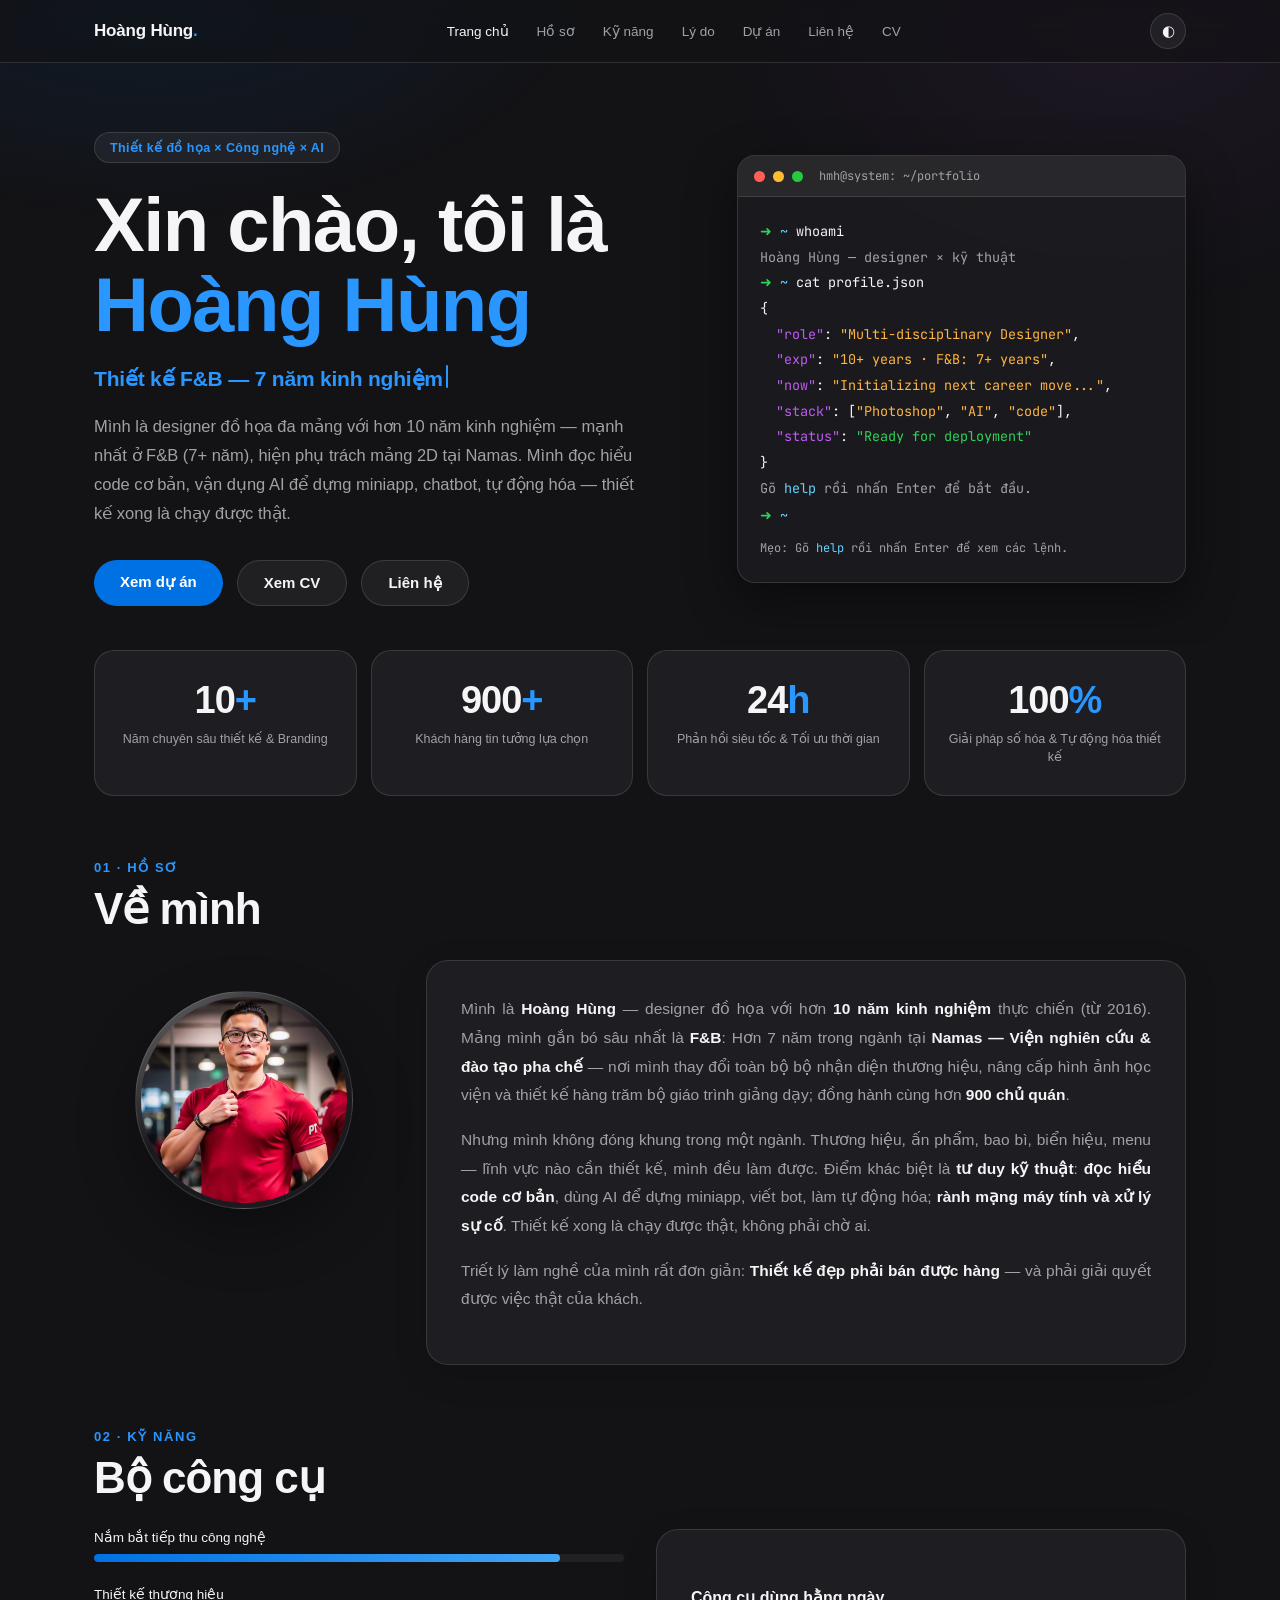
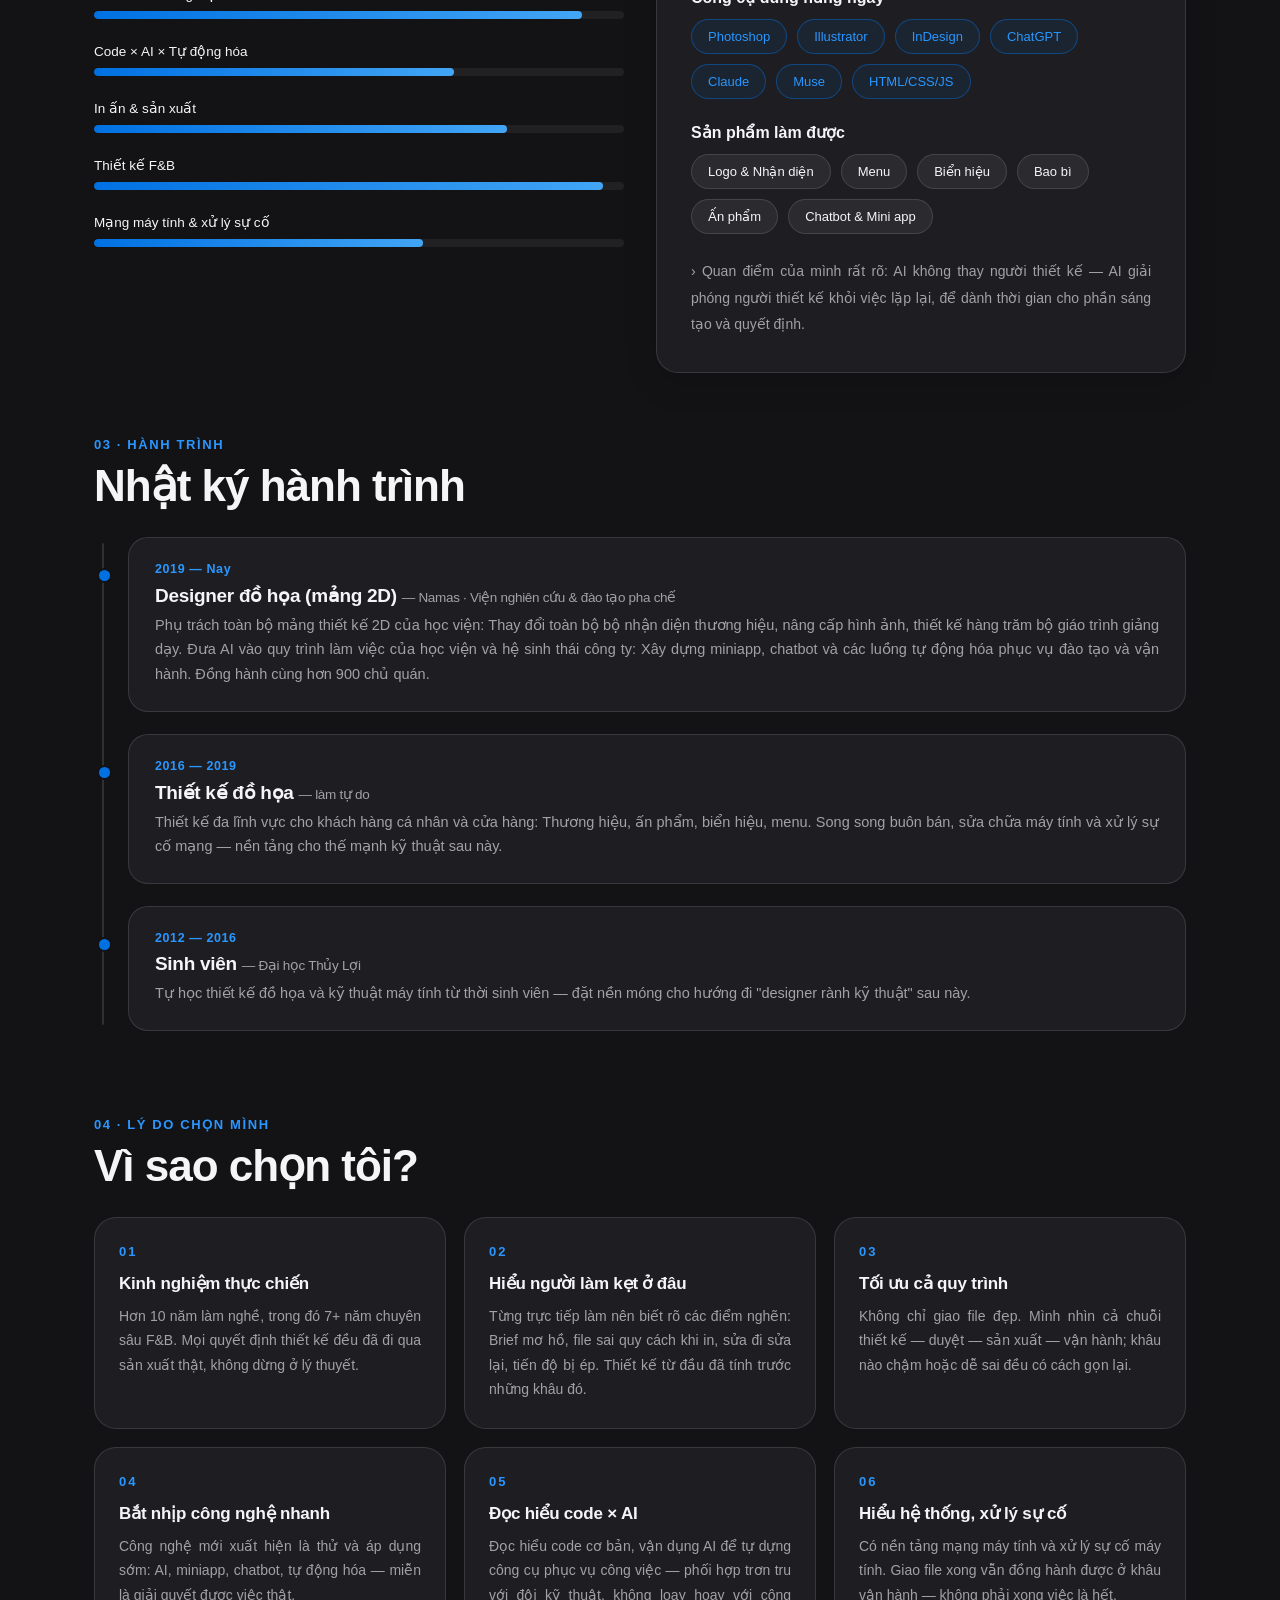
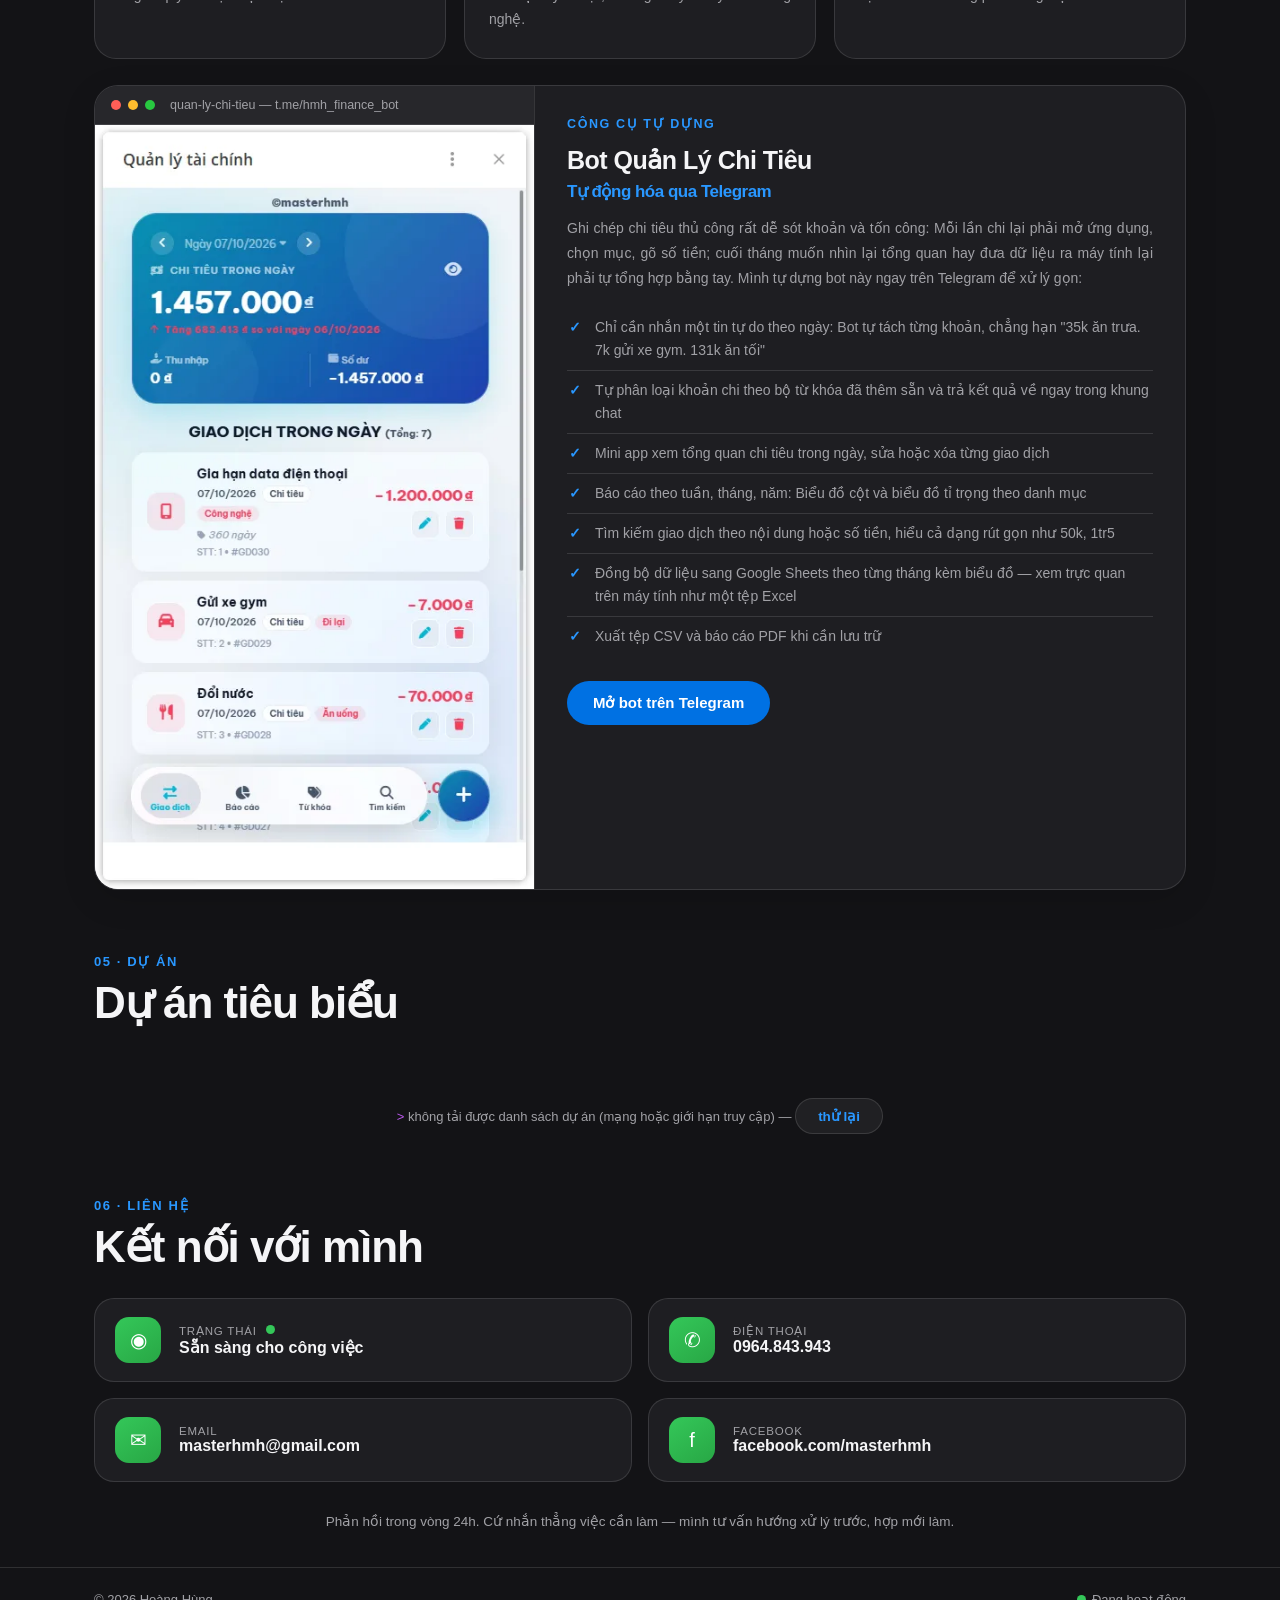
==== commit 65c85855: "Gan cam bien mo trang (chuong bao Telegram) vao index.html" ====
--- a/index.html
+++ b/index.html
@@ -355,5 +355,18 @@
 </div>
 
 <script src="assets/app.js?v=45"></script>
+<script>
+/* Chuong bao mo trang: Gui tin hieu ve bot thong ke khi co nguoi mo trang (moi phien trinh duyet 1 lan cho moi trang). */
+(function(){try{
+var k="hmh-ping:"+location.pathname;
+if(sessionStorage.getItem(k))return;
+sessionStorage.setItem(k,"1");
+var ua=navigator.userAgent||"";
+var d=/iPad|Tablet|Android(?!.*Mobile)/i.test(ua)?"M\u00e1y t\u00ednh b\u1ea3ng":(/Mobi|iPhone|Android/i.test(ua)?"\u0110i\u1ec7n tho\u1ea1i":"M\u00e1y t\u00ednh");
+var os=/iPhone|iPad|iPod/i.test(ua)?"iOS":(/Android/i.test(ua)?"Android":(/Windows/i.test(ua)?"Windows":(/Macintosh|Mac OS/i.test(ua)?"macOS":(/Linux/i.test(ua)?"Linux":""))));
+var u="https://script.google.com/macros/s/AKfycbyiLUGKqiCuNImBB0P9ojJIDjW3mey-O3OAzUVJnj5iIOvjXeOPHQ7wi2rpK4ST3lmIRg/exec?ping=1&k=hmh-ping-2026&p="+encodeURIComponent(location.pathname)+"&d="+encodeURIComponent(d+(os?" ("+os+")":""));
+if(window.fetch){fetch(u,{mode:"no-cors",keepalive:true}).catch(function(){});}
+}catch(e){}})();
+</script>
 </body>
 </html>
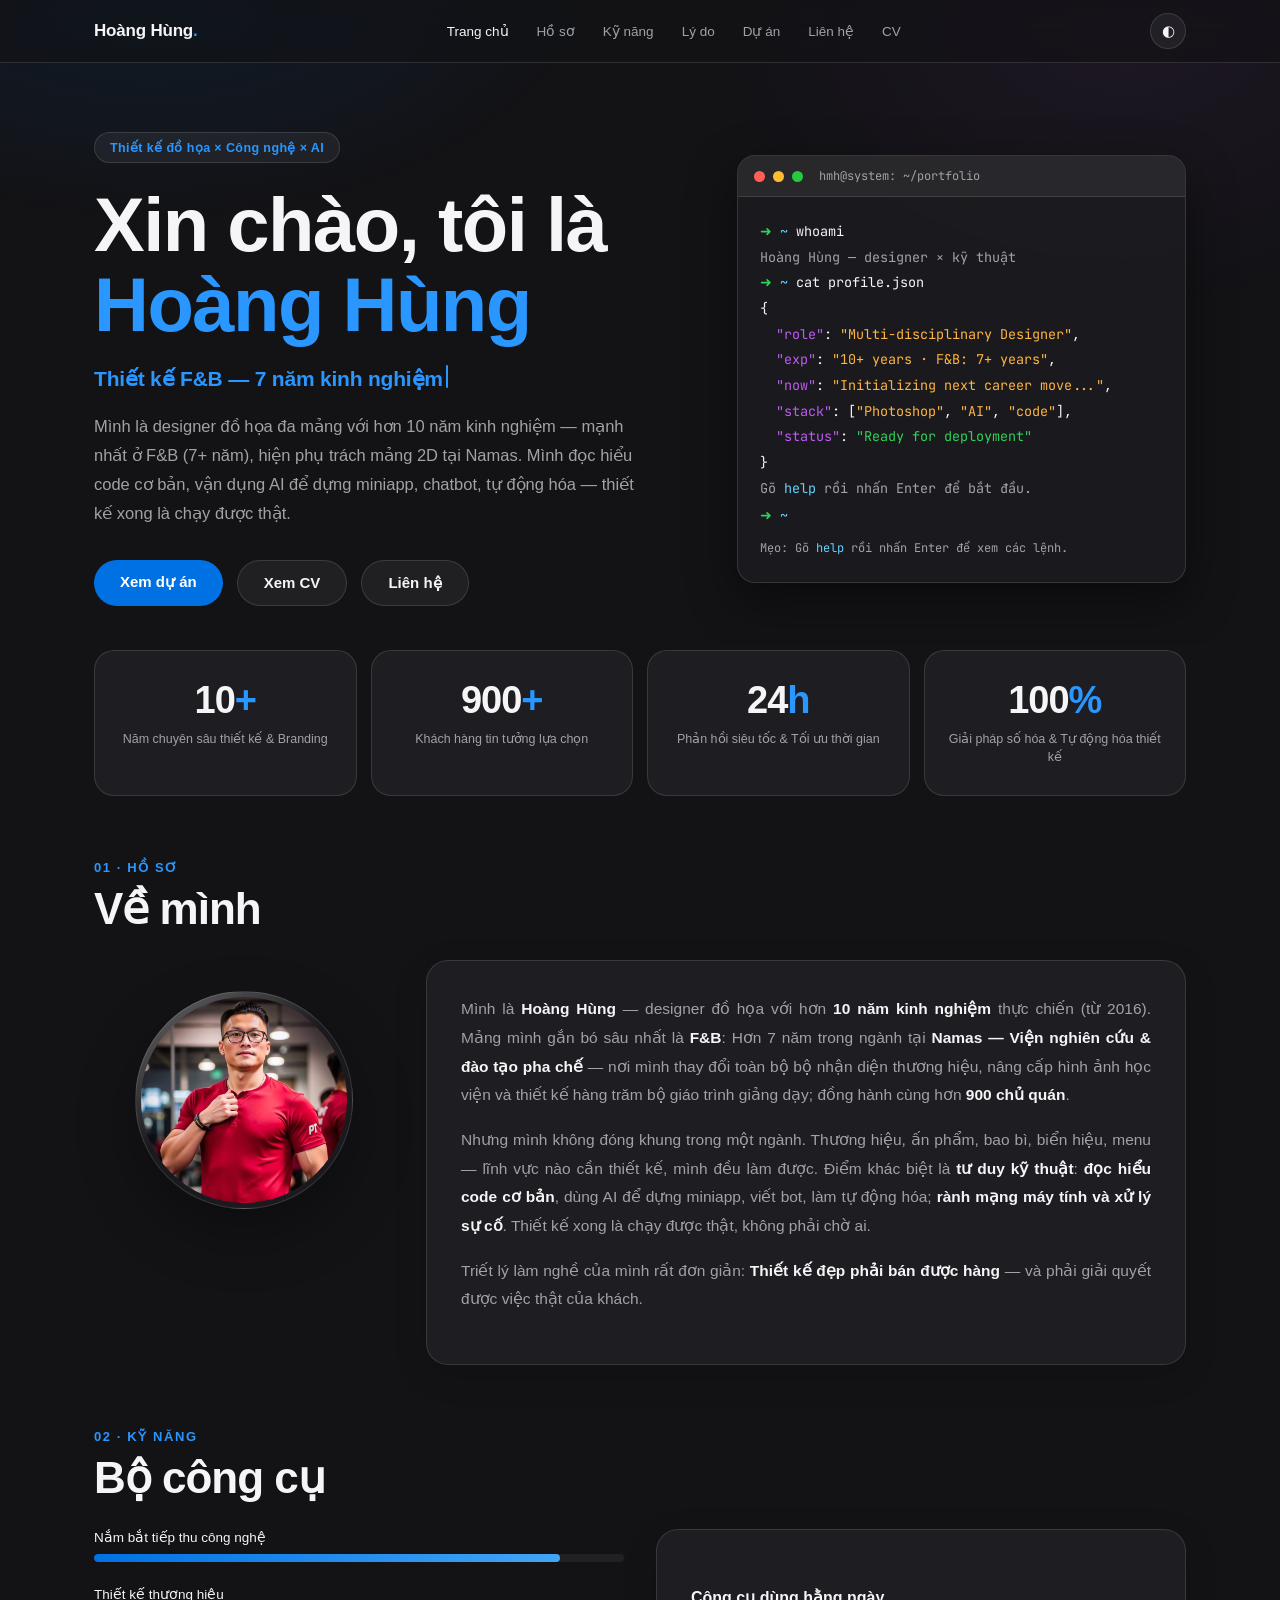
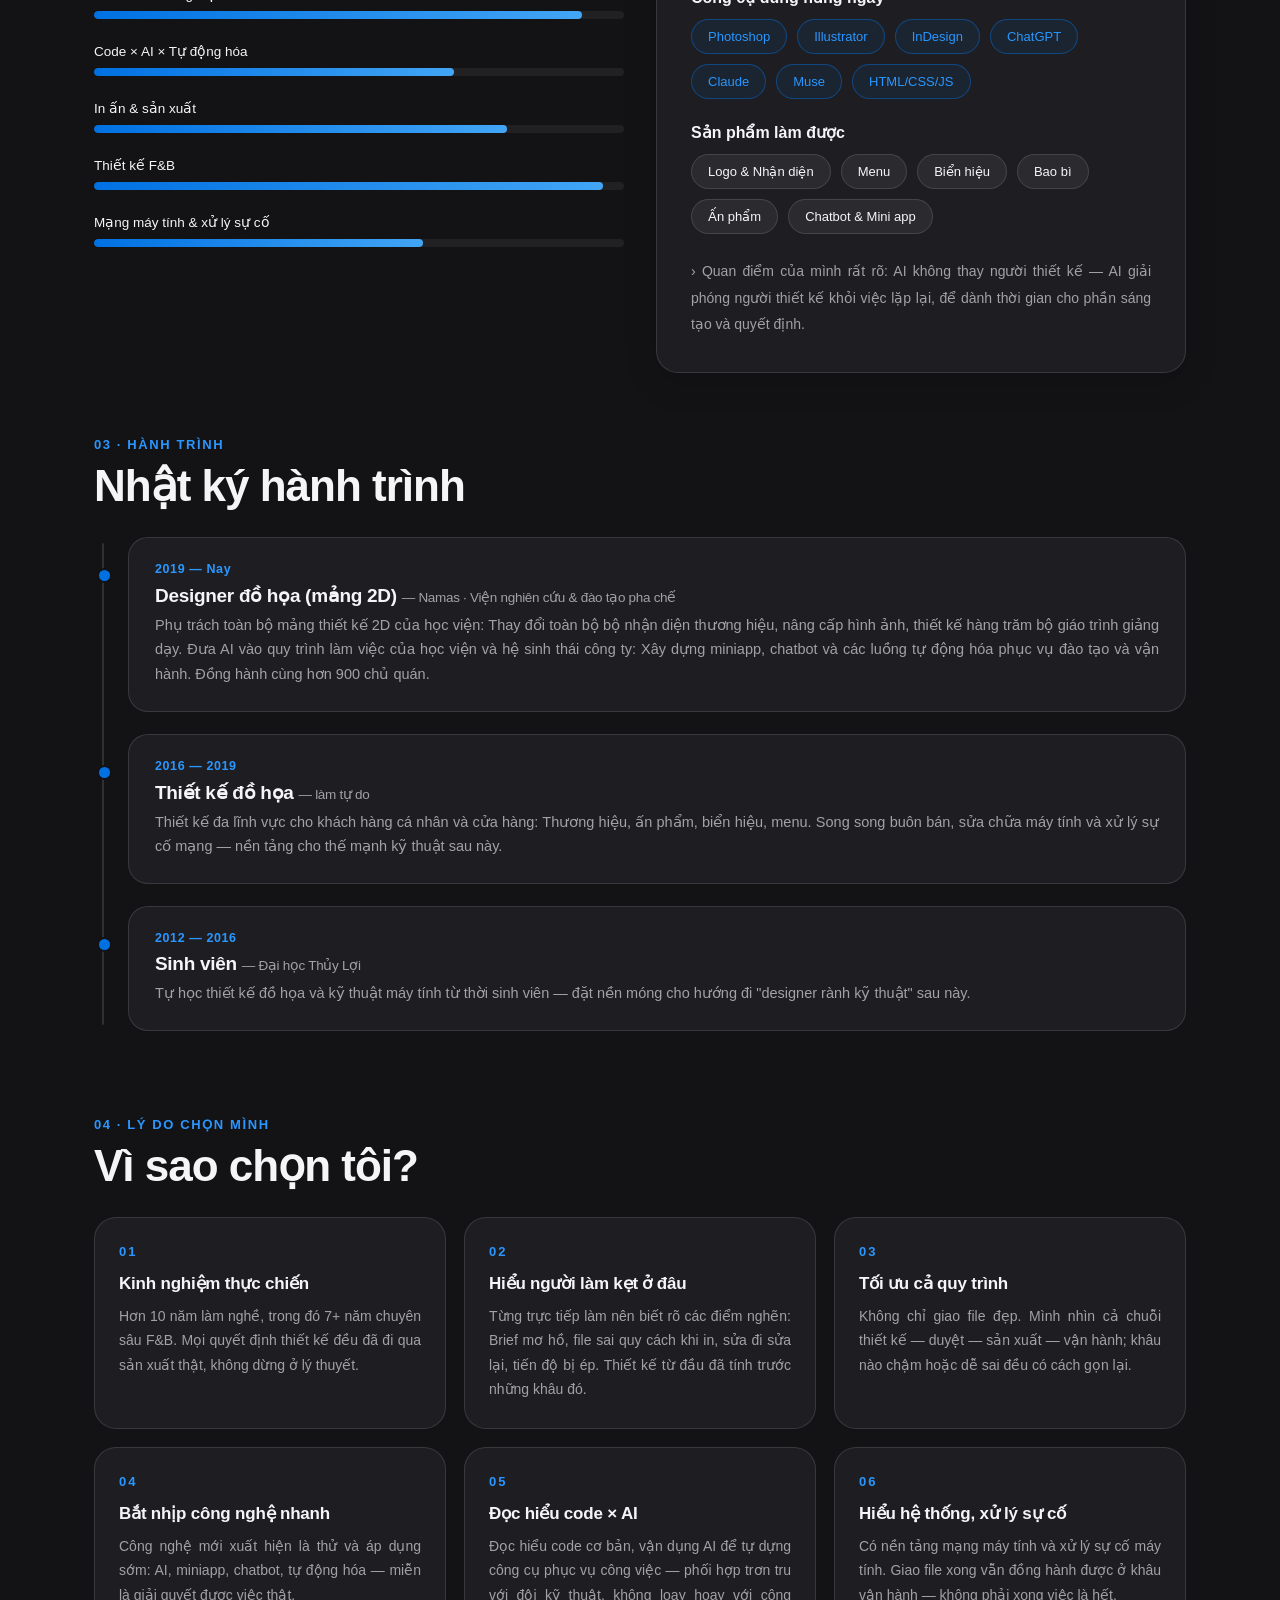
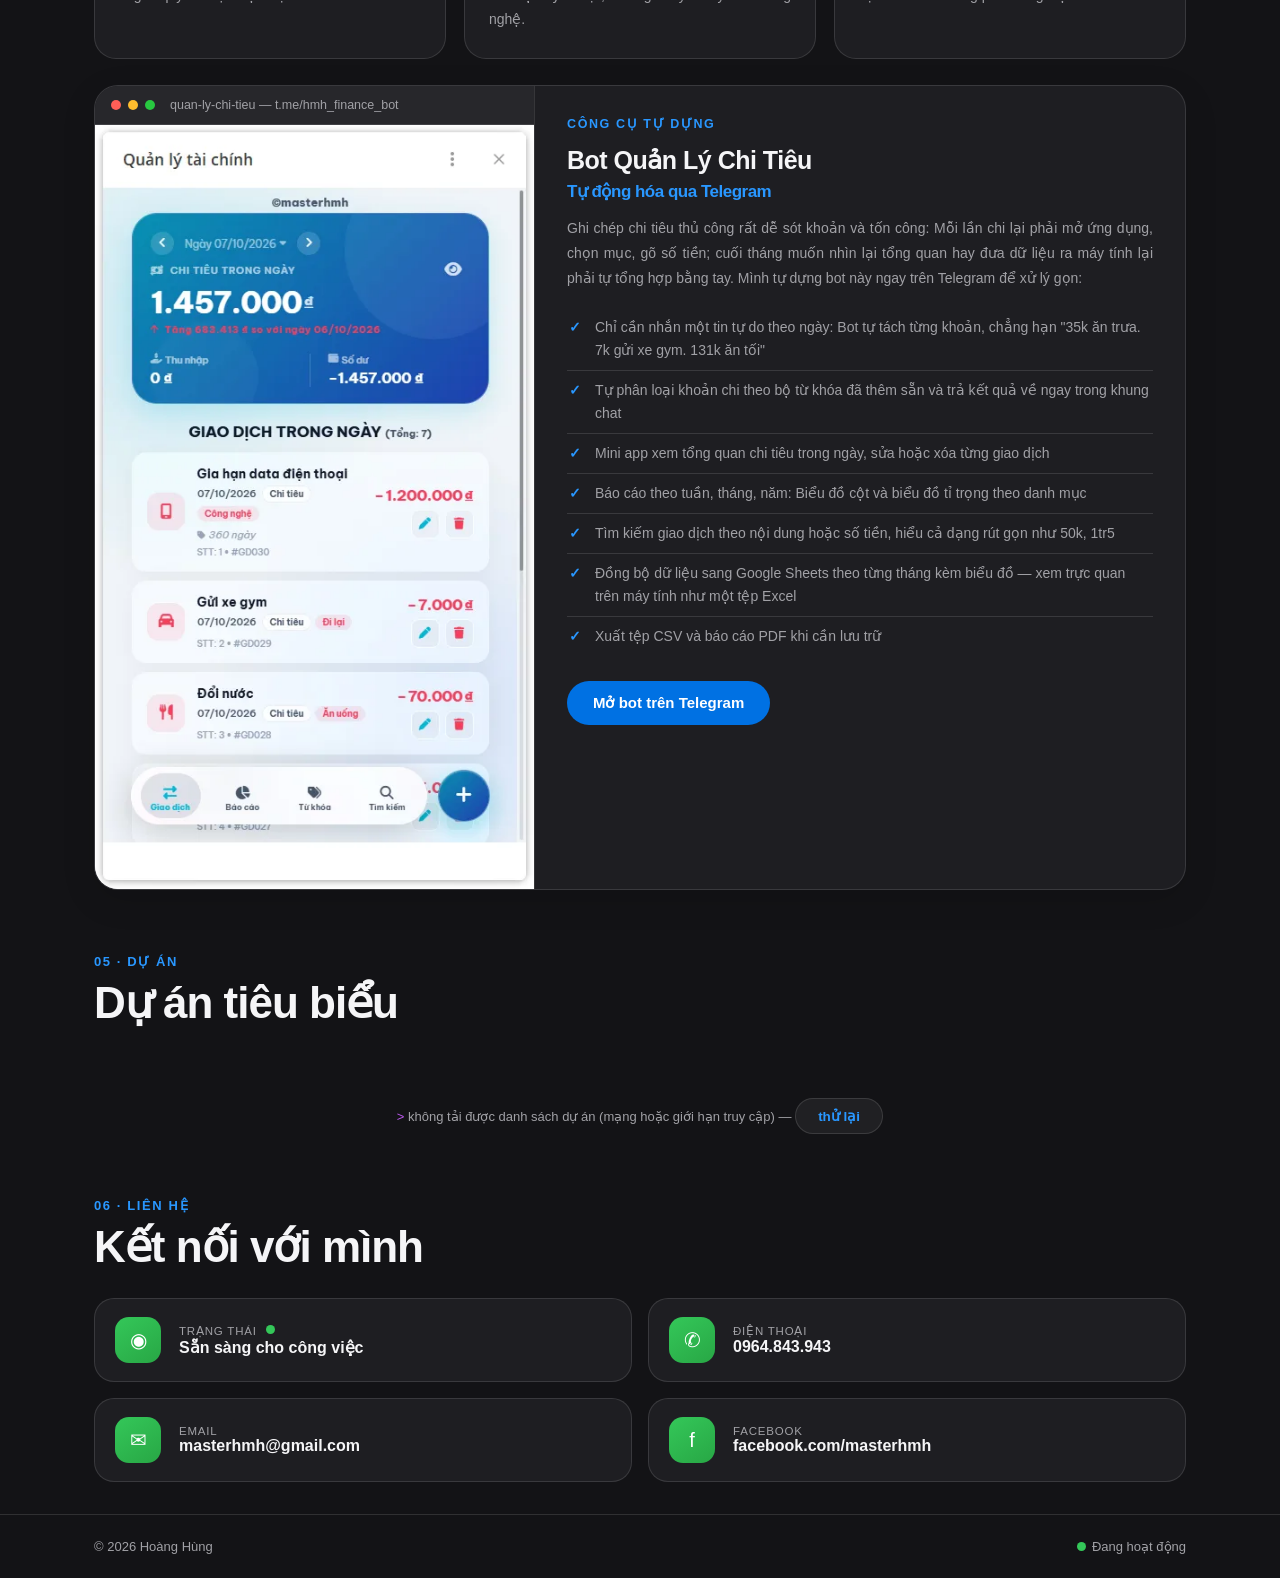
==== commit 41dac92d: "Trang chinh: bo dong lien he 24h" ====
--- a/index.html
+++ b/index.html
@@ -15,6 +15,15 @@
 <link rel="preconnect" href="https://raw.githubusercontent.com">
 <link rel="preconnect" href="https://images.weserv.nl">
 <link rel="icon" href="data:image/svg+xml,<svg xmlns='http://www.w3.org/2000/svg' viewBox='0 0 100 100'><rect width='100' height='100' rx='22' fill='%230071e3'/><text x='50' y='68' font-size='58' font-family='Arial' font-weight='700' fill='white' text-anchor='middle'>H</text></svg>">
+<script>
+/* Hợp nhất địa chỉ trang chủ về dạng gốc (Hùng chốt 20/10/2026): Ai mở
+   địa chỉ có đuôi index.html sẽ được đưa ngay sang địa chỉ gốc cùng thư
+   mục. Đoạn này phải đứng TRƯỚC mã Google Analytics để lượt xem chỉ ghi
+   thống nhất tại một địa chỉ duy nhất. */
+if (location.pathname.endsWith("/index.html")) {
+  location.replace(location.pathname.slice(0, -"index.html".length) + location.search + location.hash);
+}
+</script>
 <!-- Google Analytics -->
 <script async src="https://www.googletagmanager.com/gtag/js?id=G-5QTHFLFE3H"></script>
 <script>
@@ -324,7 +333,6 @@
         </a>
       </div>
     </div>
-    <p class="rv contact-note">Phản hồi trong vòng 24h. Cứ nhắn thẳng việc cần làm — mình tư vấn hướng xử lý trước, hợp mới làm.</p>
   </div>
 </section>
 </main>
@@ -365,6 +373,7 @@
 var d=/iPad|Tablet|Android(?!.*Mobile)/i.test(ua)?"M\u00e1y t\u00ednh b\u1ea3ng":(/Mobi|iPhone|Android/i.test(ua)?"\u0110i\u1ec7n tho\u1ea1i":"M\u00e1y t\u00ednh");
 var os=/iPhone|iPad|iPod/i.test(ua)?"iOS":(/Android/i.test(ua)?"Android":(/Windows/i.test(ua)?"Windows":(/Macintosh|Mac OS/i.test(ua)?"macOS":(/Linux/i.test(ua)?"Linux":""))));
 var u="https://script.google.com/macros/s/AKfycbyiLUGKqiCuNImBB0P9ojJIDjW3mey-O3OAzUVJnj5iIOvjXeOPHQ7wi2rpK4ST3lmIRg/exec?ping=1&k=hmh-ping-2026&p="+encodeURIComponent(location.pathname)+"&d="+encodeURIComponent(d+(os?" ("+os+")":""));
+try{if(window.self!==window.top&&window.parent.document.getElementById("os-desk"))u+="&via=os";}catch(e){}
 if(window.fetch){fetch(u,{mode:"no-cors",keepalive:true}).catch(function(){});}
 }catch(e){}})();
 </script>
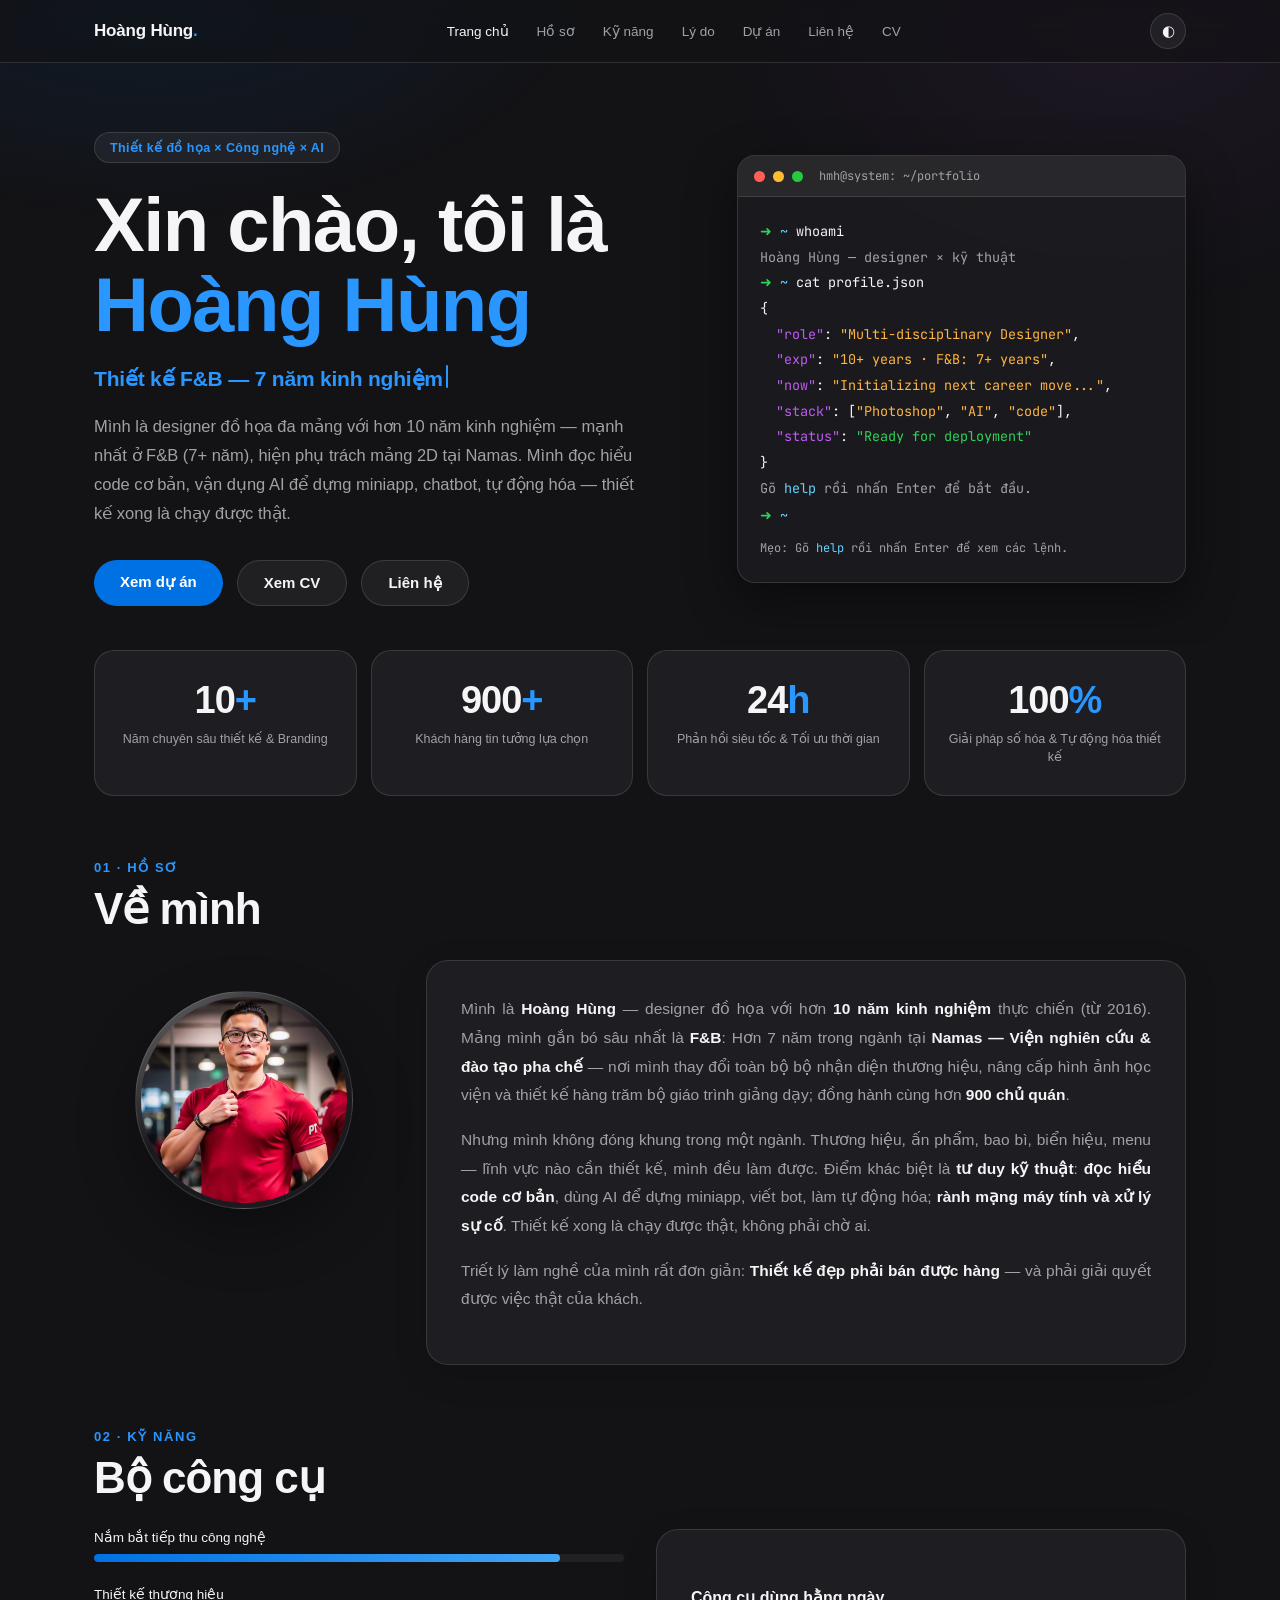
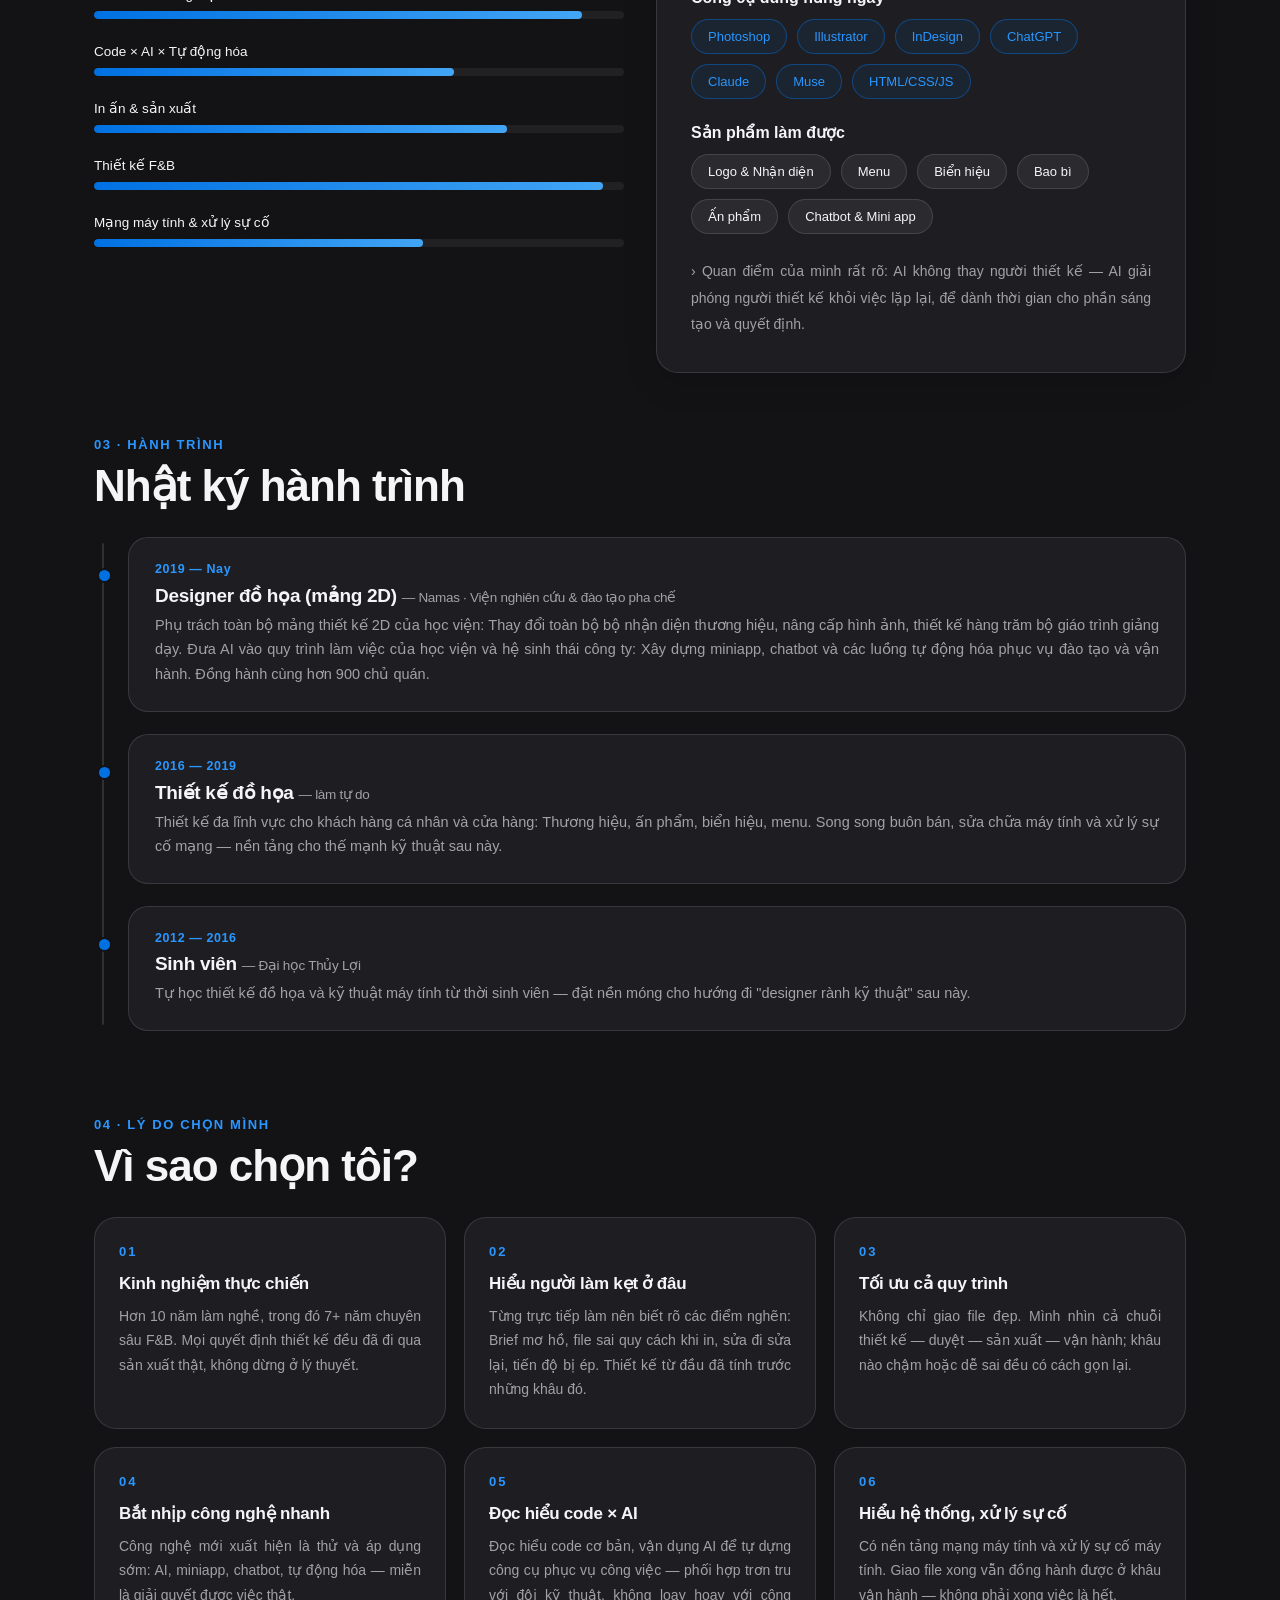
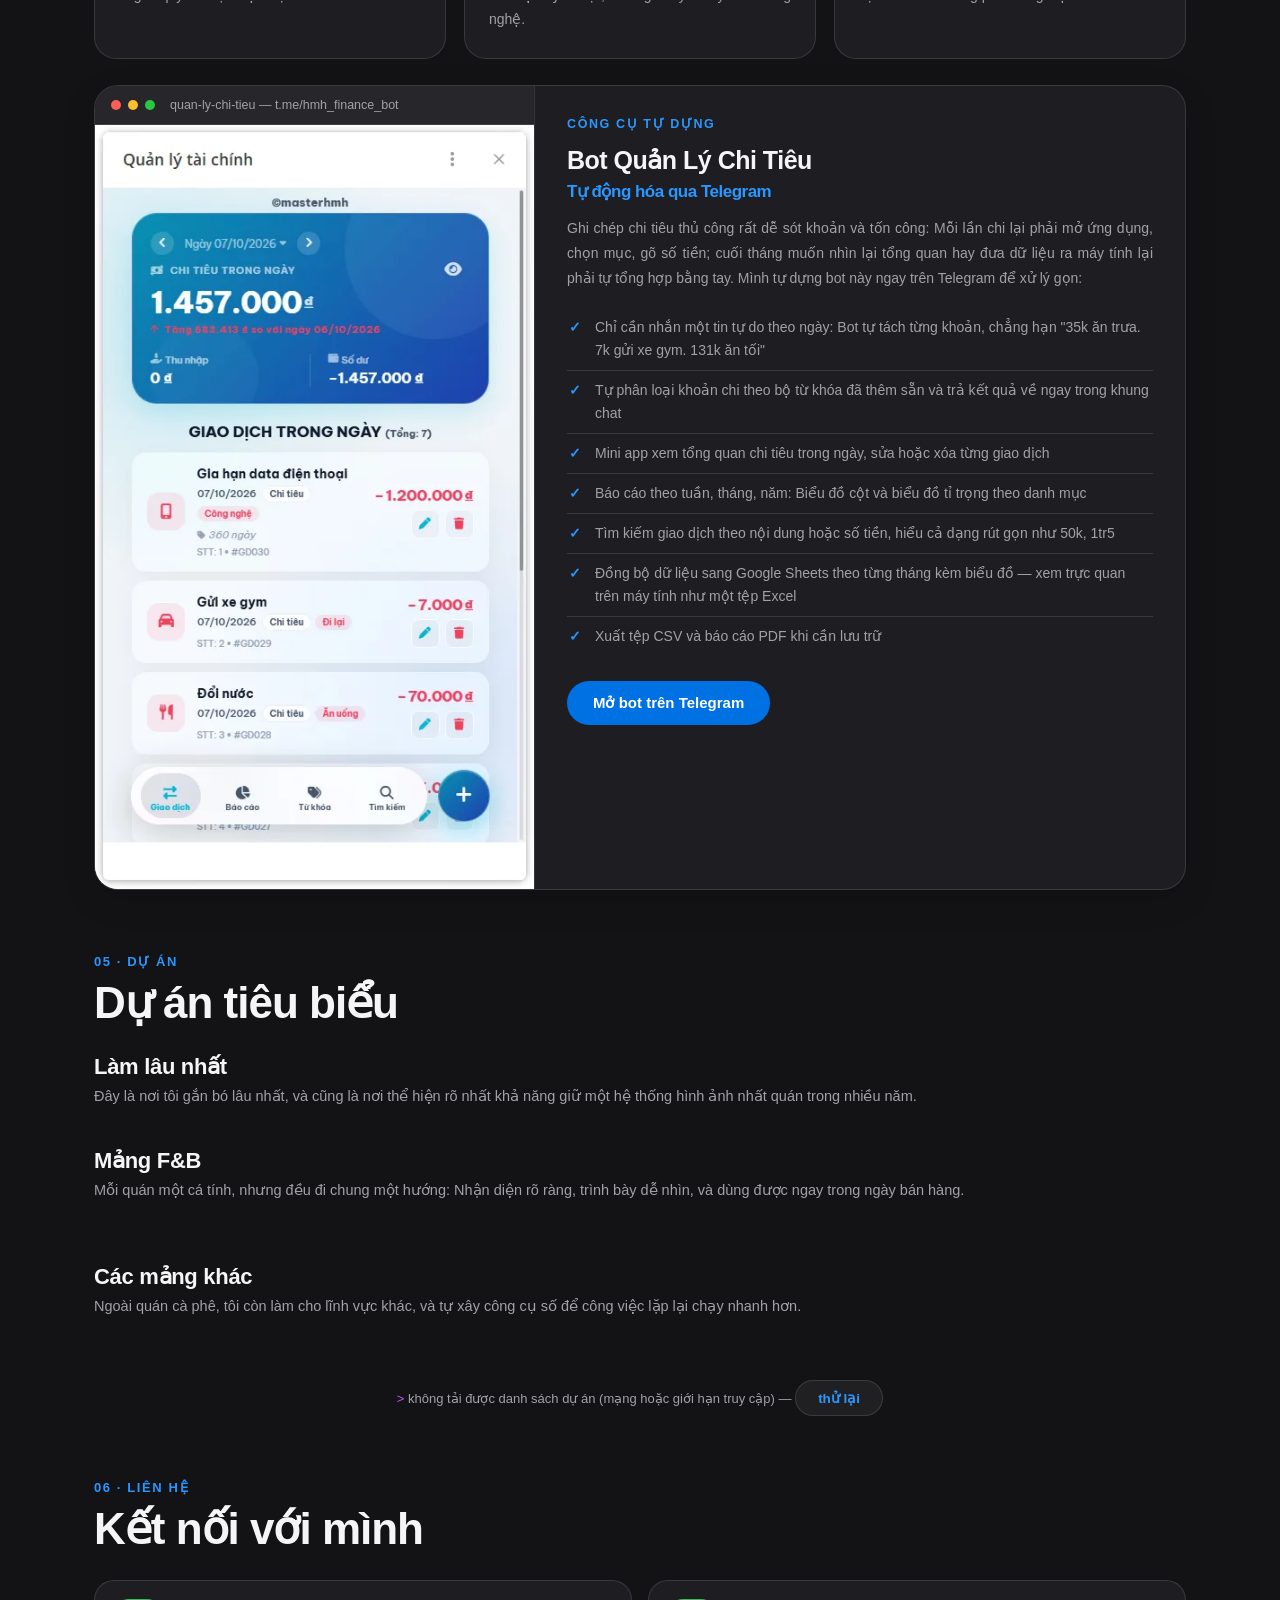
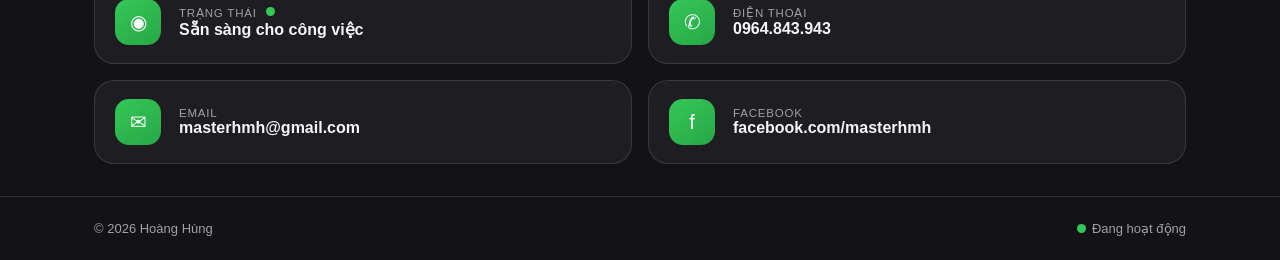
==== commit b71033a9: "Trang chinh: muc Du an chia 3 nhom, tang app.js v47 + style.css v53" ====
--- a/index.html
+++ b/index.html
@@ -8,7 +8,7 @@
 <link rel="preconnect" href="https://fonts.googleapis.com">
 <link rel="preconnect" href="https://fonts.gstatic.com" crossorigin>
 <link href="https://fonts.googleapis.com/css2?family=JetBrains+Mono:wght@400;500;700&display=swap" rel="stylesheet">
-<link rel="stylesheet" href="assets/style.css?v=52">
+<link rel="stylesheet" href="assets/style.css?v=53">
 <link rel="stylesheet" href="assets/showcase.css?v=47">
 <link rel="stylesheet" href="assets/avatar.css">
 <script>try{history.scrollRestoration="manual"}catch(e){}</script>
@@ -295,7 +295,15 @@
       <div class="kicker">05 · Dự án</div>
       <h2>Dự án tiêu biểu</h2>
     </div>
-    <div class="proj-grid" id="proj-grid"></div>
+    <h3 class="proj-group-title" style="margin-top:0">Làm lâu nhất</h3>
+    <p class="proj-group-sub">Đây là nơi tôi gắn bó lâu nhất, và cũng là nơi thể hiện rõ nhất khả năng giữ một hệ thống hình ảnh nhất quán trong nhiều năm.</p>
+    <div id="proj-namas"></div>
+    <h3 class="proj-group-title">Mảng F&amp;B</h3>
+    <p class="proj-group-sub">Mỗi quán một cá tính, nhưng đều đi chung một hướng: Nhận diện rõ ràng, trình bày dễ nhìn, và dùng được ngay trong ngày bán hàng.</p>
+    <div class="proj-grid" id="proj-grid-main"></div>
+    <h3 class="proj-group-title">Các mảng khác</h3>
+    <p class="proj-group-sub">Ngoài quán cà phê, tôi còn làm cho lĩnh vực khác, và tự xây công cụ số để công việc lặp lại chạy nhanh hơn.</p>
+    <div class="proj-grid" id="proj-grid-extra"></div>
     <p id="proj-empty" class="rv" style="text-align:center;margin-top:44px;font-size:13px;color:var(--dim)" hidden>
       <span class="t-green">></span> chưa có dự án nào — thêm thư mục vào <span class="t-cyan">projects/</span> là web tự hiện
     </p>
@@ -362,7 +370,7 @@
   <button class="lb-nav" id="lbNext" aria-label="Sau">›</button>
 </div>
 
-<script src="assets/app.js?v=45"></script>
+<script src="assets/app.js?v=47"></script>
 <script>
 /* Chuong bao mo trang: Gui tin hieu ve bot thong ke khi co nguoi mo trang (moi phien trinh duyet 1 lan cho moi trang). */
 (function(){try{
--- a/assets/style.css
+++ b/assets/style.css
@@ -175,6 +175,15 @@
   border:1px solid var(--line);padding:10px 20px;border-radius:980px;background:var(--soft);
   transition:all .25s;margin-left:auto}
 .proj:hover .proj-link{background:var(--accent-solid);border-color:transparent;color:#fff}
+.proj-group-title{font-size:22px;margin:44px 0 8px;letter-spacing:-.3px}
+.proj-group-sub{color:var(--dim);font-size:14.5px;text-align:justify;margin:0 0 22px}
+.proj-feature{display:grid;grid-template-columns:1.4fr 1fr;background:var(--panel);border:1px solid var(--line);border-radius:22px;overflow:hidden;cursor:pointer;transition:transform .3s,box-shadow .3s}
+.proj-feature:hover{transform:translateY(-8px);box-shadow:var(--shadow)}
+.proj-feature .proj-top{height:auto;min-height:280px}
+.proj-feature .proj-body{justify-content:center}
+.proj-feature .proj-body p{flex:none}
+.proj-tag{display:block;color:var(--dim);font-size:13px;margin:0 0 8px}
+@media(max-width:760px){.proj-feature{grid-template-columns:1fr}.proj-feature .proj-top{min-height:200px}}
 
 /* ---------- contact ---------- */
 .contact-grid>.rv{display:grid;grid-template-columns:1fr 1fr;gap:16px;align-content:start}
